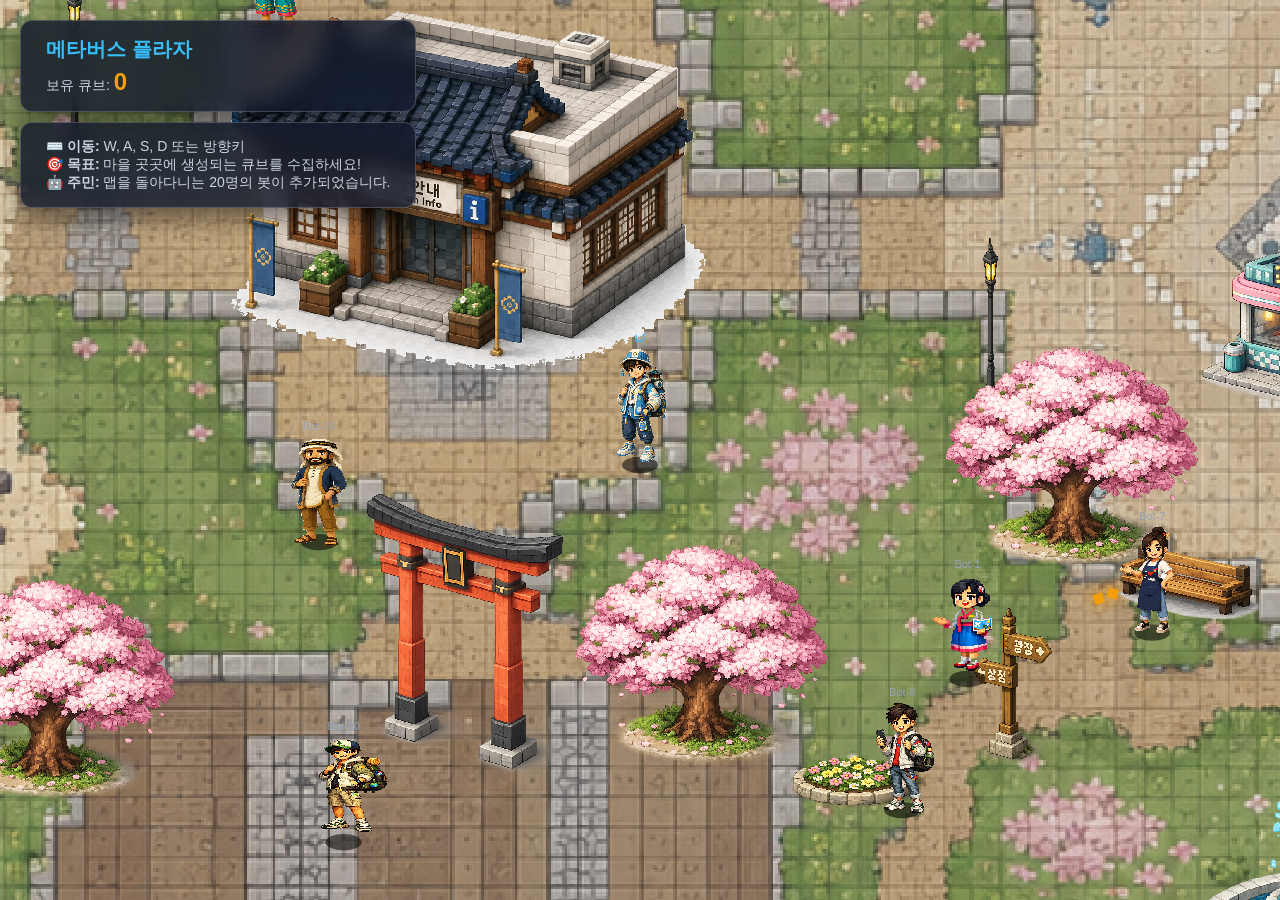
==== cube town game.html @ 2197f7ba "[davinci] auto-save msg-ecfd2325-e67b-49f6-a518-ea000b7662c5" ====
<!DOCTYPE html>
<html lang="ko">
<head>
    <meta charset="UTF-8">
    <meta name="viewport" content="width=device-width, initial-scale=1.0">
    <title>Metaverse Plaza: Cube Collector with Bots</title>
    <style>
        body {
            margin: 0;
            overflow: hidden;
            background-color: #0b1220;
            font-family: 'Segoe UI', Tahoma, Geneva, Verdana, sans-serif;
            color: white;
        }
        canvas {
            display: block;
        }
        #ui-layer {
            position: absolute;
            top: 20px;
            left: 20px;
            pointer-events: none;
        }
        .hud-box {
            background: rgba(15, 23, 42, 0.8);
            border: 1px solid rgba(255, 255, 255, 0.2);
            backdrop-filter: blur(10px);
            padding: 15px 25px;
            border-radius: 12px;
            margin-bottom: 10px;
            box-shadow: 0 10px 25px rgba(0,0,0,0.5);
        }
        h1 {
            margin: 0 0 5px 0;
            font-size: 20px;
            color: #38bdf8;
        }
        p {
            margin: 0;
            font-size: 14px;
            color: #cbd5e1;
        }
        #score-display {
            font-size: 24px;
            font-weight: bold;
            color: #f59e0b;
        }
        .controls {
            font-size: 12px;
            color: #94a3b8;
            margin-top: 10px;
        }
        /* === 건물 진입 팝업 === */
        #popup-overlay {
            position: fixed;
            inset: 0;
            background: rgba(0, 0, 0, 0.55);
            backdrop-filter: blur(4px);
            display: none;
            align-items: center;
            justify-content: center;
            z-index: 1000;
            animation: popupFadeIn 0.18s ease-out;
        }
        #popup-overlay.show { display: flex; }
        @keyframes popupFadeIn {
            from { opacity: 0; }
            to   { opacity: 1; }
        }
        #popup {
            background: rgba(15, 23, 42, 0.96);
            border: 1px solid rgba(255, 255, 255, 0.18);
            border-radius: 16px;
            padding: 32px 36px 26px;
            box-shadow: 0 24px 60px rgba(0, 0, 0, 0.6);
            min-width: 320px;
            max-width: 440px;
            text-align: center;
            animation: popupPop 0.22s cubic-bezier(.34, 1.56, .64, 1);
        }
        @keyframes popupPop {
            from { transform: scale(0.9); opacity: 0; }
            to   { transform: scale(1);   opacity: 1; }
        }
        #popup-text {
            font-size: 17px;
            line-height: 1.5;
            margin: 0 0 22px;
            color: #f1f5f9;
            font-weight: 500;
        }
        #popup-text strong {
            color: #38bdf8;
            font-weight: 700;
        }
        .popup-buttons {
            display: flex;
            gap: 10px;
        }
        .popup-buttons button {
            flex: 1;
            padding: 12px 16px;
            border: none;
            border-radius: 10px;
            font-size: 14px;
            cursor: pointer;
            transition: transform 0.1s, background 0.15s;
            font-family: inherit;
            font-weight: 600;
        }
        #popup-yes {
            background: #3b82f6;
            color: white;
        }
        #popup-yes:hover { background: #2563eb; }
        #popup-yes:active { transform: scale(0.97); }
        #popup-no {
            background: rgba(255, 255, 255, 0.08);
            color: #cbd5e1;
        }
        #popup-no:hover { background: rgba(255, 255, 255, 0.16); }
        #popup-no:active { transform: scale(0.97); }
    </style>
</head>
<body>

    <div id="ui-layer">
        <div class="hud-box">
            <h1>메타버스 플라자</h1>
            <p>보유 큐브: <span id="score-display">0</span></p>
        </div>
        <div class="hud-box controls">
            <p>⌨️ <b>이동:</b> W, A, S, D 또는 방향키</p>
            <p>🎯 <b>목표:</b> 마을 곳곳에 생성되는 큐브를 수집하세요!</p>
            <p>🤖 <b>주민:</b> 맵을 돌아다니는 20명의 봇이 추가되었습니다.</p>
        </div>
    </div>

    <canvas id="gameCanvas"></canvas>

    <!-- BGM (브라우저 정책상 첫 사용자 인터랙션 후 재생) -->
    <audio id="bgm" loop preload="auto">
        <source src="assets/BGM/Market_Day_at_the_Shrine.mp3" type="audio/mpeg">
    </audio>

    <!-- 건물 진입 팝업 -->
    <div id="popup-overlay">
        <div id="popup">
            <p id="popup-text"></p>
            <div class="popup-buttons">
                <button id="popup-yes">응. 이동할게</button>
                <button id="popup-no">아니, 다른 곳으로 갈게</button>
            </div>
        </div>
    </div>

    <!-- 편집 모드 HUD (E 키로 토글) -->
    <div id="edit-mode-hud" class="hud-box" style="display:none; position:fixed; top:20px; right:20px; max-width:280px; pointer-events:none;">
        <h1 style="color:#f59e0b; margin-bottom:8px;">[ EDIT MODE ]</h1>
        <p style="margin:3px 0;"><b>E</b>: 편집 종료</p>
        <p style="margin:3px 0;"><b>좌클릭+드래그</b>: 오브젝트 이동</p>
        <p style="margin:3px 0;"><b>우클릭+드래그</b>: 카메라 이동</p>
        <p style="margin:3px 0;"><b>방향키</b>: 1px (Shift: 10px)</p>
        <p style="margin:3px 0;"><b>휠 / [</b> · <b>]</b>: 크기 조정 (Shift: 큰 단계)</p>
        <p style="margin:3px 0;"><b>Delete</b>: 선택 오브젝트 제거</p>
        <p style="margin:3px 0;"><b>R</b>: 기본 위치로 리셋</p>
        <p style="margin:3px 0;"><b>S</b>: objects[] 콘솔+클립보드 출력 (영구 박을 때)</p>
        <div id="edit-selected" style="margin-top:10px; padding-top:10px; border-top:1px solid rgba(255,255,255,0.15); display:none;">
            <p style="margin:3px 0;"><b style="color:#f59e0b;">선택:</b> <span id="edit-key"></span></p>
            <p style="margin:3px 0;"><b style="color:#f59e0b;">좌표:</b> (<span id="edit-x"></span>, <span id="edit-y"></span>)</p>
            <p style="margin:3px 0;"><b style="color:#f59e0b;">크기:</b> <span id="edit-scale">100%</span></p>
        </div>
        <p style="margin-top:10px; color:#10b981; font-size:11px;">자동 저장: <span id="save-time">대기 중</span></p>
        <p style="margin:3px 0; color:#94a3b8; font-size:11px;">cursor: <span id="edit-mouse">0, 0</span></p>
    </div>

    <script>
        const canvas = document.getElementById('gameCanvas');
        const ctx = canvas.getContext('2d');
        ctx.imageSmoothingEnabled = false; // 픽셀룩 보존

        // === BGM ===
        // 브라우저 자동재생 정책 때문에 첫 사용자 인터랙션(키/클릭) 시 재생 시작
        const bgm = document.getElementById('bgm');
        bgm.volume = 0.35;
        function startBGM() {
            bgm.play().catch(() => {});
            window.removeEventListener('keydown', startBGM);
            window.removeEventListener('click', startBGM);
        }
        window.addEventListener('keydown', startBGM, { once: true });
        window.addEventListener('click', startBGM, { once: true });

        // === 건물 진입 팝업 ===
        // POPUP_ENABLED: 전역 ON/OFF 스위치. false면 모든 팝업 트리거 중단 (interaction 필드는 그대로 유지).
        // 이후 특정 오브젝트에만 적용하려면 → POPUP_ENABLED=true + objectDefs 필요한 곳만 interaction 유지/추가
        const POPUP_ENABLED = false;
        const popupOverlay = document.getElementById('popup-overlay');
        const popupText    = document.getElementById('popup-text');
        const popupYes     = document.getElementById('popup-yes');
        const popupNo      = document.getElementById('popup-no');
        let popupOpen = false;
        let currentPopupUrl = null;
        let activeZoneKey = null; // 현재 안에 있는 zone — 같은 zone 안에서 팝업 닫고 그 안에 머물러도 재트리거 X
        const INTERACTION_RADIUS = 240; // 오브젝트 발 위치 기준 반경

        // 한국어 조사 자동 처리: 받침 있으면 "으로", 없으면 "로"
        function withSubjectParticle(label) {
            const last = label[label.length - 1];
            const code = last.charCodeAt(0);
            const isHangul = code >= 0xAC00 && code <= 0xD7A3;
            const hasFinal = isHangul ? ((code - 0xAC00) % 28) !== 0 : true;
            return hasFinal ? '으로' : '로';
        }

        function showPopup(obj) {
            const meta = objectDefs[obj.key].interaction;
            popupText.innerHTML = `<strong>${meta.label}</strong>${withSubjectParticle(meta.label)} 이동하시겠습니까?`;
            currentPopupUrl = meta.url;
            popupOverlay.classList.add('show');
            popupOpen = true;
        }
        function closePopup() {
            popupOverlay.classList.remove('show');
            popupOpen = false;
            currentPopupUrl = null;
        }
        popupYes.addEventListener('click', () => {
            if (currentPopupUrl) window.location.href = currentPopupUrl;
        });
        popupNo.addEventListener('click', closePopup);
        // ESC로도 닫기
        window.addEventListener('keydown', (e) => {
            if (e.key === 'Escape' && popupOpen) closePopup();
        });

        // 화면 크기 설정
        function resize() {
            canvas.width = window.innerWidth;
            canvas.height = window.innerHeight;
            ctx.imageSmoothingEnabled = false; // canvas 크기 변경 시 context 상태가 리셋되므로 재설정
        }
        window.addEventListener('resize', resize);
        resize();

        // 게임 설정
        const WORLD_SIZE = 3000;
        let score = 0;
        let frameCount = 0;

        // 캐릭터 이미지 프리로드 (플레이어 1 + 봇 20 = 21장)
        const playerImg = new Image();
        playerImg.src = 'assets/avatars/0. 메인캐릭터.png';
        const botImgs = [];
        for (let i = 1; i <= 20; i++) {
            const img = new Image();
            img.src = `assets/avatars/캐릭터${i}.png`;
            botImgs.push(img);
        }

        // 배경 맵 이미지 (1500×1500 → 게임 좌표 3000×3000 으로 정수배 ×2 nearest-neighbor 업스케일)
        const bgImg = new Image();
        bgImg.src = 'assets/game/결과물2.png';

        // === 건물/소품 오브젝트 정의 ===
        // key → { src, w(표시 가로), h(표시 세로), collideRatio: [가로비, 세로비] }
        //   collideRatio가 [0,0]이면 통과 가능 (다리/소품/랜드마크 외곽 등)
        //   충돌 박스는 오브젝트의 발(footer) 부근 footprint만 잡음
        // === interaction 필드 ===
        // - interaction: 캐릭터 진입 시 팝업 정의 (코드는 유지하되 POPUP_ENABLED=false로 전역 비활성).
        //   이후 다시 켜려면 아래 POPUP_ENABLED를 true로.
        // - 사용자 요청으로 noCollide 플래그 제거 → 01~26 모두 충돌 (반경 30px)
        const objectDefs = {
            hanok_gate:     { src: '01_korea_hanok_gate.png',     w: 550, h: 550 },
            tourism_center: { src: '02_korea_tourism_center.png', w: 550, h: 550, interaction: { label: '한국여행센터', url: 'https://www.naver.com' } },
            hanok_shop:    { src: '03_korea_hanok_shop.png',     w: 380, h: 380, interaction: { label: '한옥상점',     url: 'https://www.naver.com' } },
            ramen:         { src: '04_japan_ramen.png',          w: 380, h: 380, interaction: { label: '라멘집',       url: 'https://www.naver.com' } },
            night_market:  { src: '05_taiwan_market.png',        w: 320, h: 320, interaction: { label: '야시장',       url: 'https://www.naver.com' } },
            fountain:      { src: '06_fountain.png',             w: 450, h: 450 },
            red_bridge:    { src: '07_red_bridge.png',           w: 520, h: 400 },
            modern_gallery:{ src: '08_modern_gallery.png',       w: 600, h: 550, interaction: { label: '모던 갤러리',  url: 'https://www.naver.com' } },
            torii:         { src: '09_japan_torii.png',          w: 380, h: 420, interaction: { label: '토리이',       url: 'https://www.naver.com' } },
            statue_liberty:{ src: '10_us_statue_liberty.png',    w: 350, h: 420, collideRatio: [0.40, 0.25] },
            big_ben:       { src: '11_uk_big_ben.png',           w: 320, h: 400, collideRatio: [0.45, 0.25] },
            eiffel:        { src: '12_fr_eiffel.png',            w: 340, h: 420, collideRatio: [0.45, 0.20] },
            moai:          { src: '13_moai.png',                 w: 300, h: 340, collideRatio: [0.50, 0.30] },
            boulangerie:   { src: '14_fr_boulangerie.png',       w: 380, h: 380, collideRatio: [0.70, 0.25] },
            diner:         { src: '15_us_diner.png',             w: 380, h: 380, collideRatio: [0.75, 0.25] },
            pub:           { src: '16_uk_pub.png',               w: 370, h: 370, collideRatio: [0.70, 0.25] },
            phone_booth:   { src: '17_uk_telepohone.png',        w: 200, h: 270, collideRatio: [0.45, 0.30] },
            china_food:    { src: '18_cn_chinafood.png',         w: 240, h: 320, collideRatio: [0.40, 0.20] },
            milktea:       { src: '19_tw_milktea.png',           w: 280, h: 290, collideRatio: [0,    0   ] },
            red_light:     { src: '20_jp_redlight.png',          w: 180, h: 220, collideRatio: [0.30, 0.25] },
            bench:         { src: '21_bench.png',                w: 240, h: 180, collideRatio: [0,    0   ] },
            streetlight:   { src: '22_crosslight.png',           w: 140, h: 280, collideRatio: [0,    0   ] },
            flowers:       { src: '23_flowers.png',              w: 220, h: 180, collideRatio: [0,    0   ] },
            map_sign:      { src: '24_map.png',                  w: 240, h: 280, collideRatio: [0,    0   ] },
            arrow_sign:    { src: '25_arrow.png',                w: 200, h: 250, collideRatio: [0,    0   ] },
            sakura:        { src: '26_sakura.png',               w: 380, h: 380, collideRatio: [0.25, 0.25] }
        };
        // 이미지 프리로드
        for (const k in objectDefs) {
            const img = new Image();
            img.src = 'assets/objects/' + objectDefs[k].src;
            objectDefs[k].img = img;
        }

        // === localStorage 자동 저장 키 ===
        // 편집 모드에서 옮긴 오브젝트 위치는 브라우저에 자동 저장되어 새로고침해도 유지됩니다.
        // R 키로 리셋, 코드 변경 시 v 번호 올리면 stale 저장 무시.
        const STORAGE_KEY = 'cube_town_object_positions_v1';

        // 저장된 위치 불러오기 (없거나 손상이면 null)
        // scale은 옵션 (없으면 1.0). 코드에 신규 오브젝트 추가 시 마이그레이션 (사용자 변경 보존)
        function loadObjectsFromStorage() {
            try {
                const json = localStorage.getItem(STORAGE_KEY);
                if (!json) return null;
                const data = JSON.parse(json);
                if (!Array.isArray(data.objects)) return null;
                const valid = data.objects.every(o =>
                    typeof o.key === 'string' && objectDefs[o.key] &&
                    typeof o.x === 'number' && typeof o.y === 'number' &&
                    isFinite(o.x) && isFinite(o.y) &&
                    (o.scale === undefined || (typeof o.scale === 'number' && isFinite(o.scale) && o.scale > 0))
                );
                if (!valid) {
                    console.warn('[Storage] 저장 데이터 검증 실패 → 기본 위치 사용');
                    return null;
                }
                const loaded = data.objects.map(o => {
                    const out = { key: o.key, x: o.x, y: o.y };
                    if (o.scale !== undefined) out.scale = o.scale;
                    return out;
                });
                // 마이그레이션: 코드에 신규 오브젝트 추가됨 → 저장된 뒤에 default 보충
                if (loaded.length < DEFAULT_OBJECTS.length) {
                    for (let i = loaded.length; i < DEFAULT_OBJECTS.length; i++) {
                        loaded.push({ ...DEFAULT_OBJECTS[i] });
                    }
                    console.log(`[Storage] 신규 오브젝트 ${DEFAULT_OBJECTS.length - data.objects.length}개 추가됨 (기존 위치는 보존)`);
                } else if (loaded.length > DEFAULT_OBJECTS.length) {
                    console.warn('[Storage] 저장 개수가 코드보다 많음 → 기본 사용 (R로 리셋 가능)');
                    return null;
                } else {
                    console.log(`[Storage] 저장된 ${loaded.length}개 오브젝트 위치 로드됨`);
                }
                return loaded;
            } catch (e) {
                console.warn('[Storage] 로드 실패:', e.message);
                return null;
            }
        }

        // 오브젝트 인스턴스 배치 — (x, y)는 오브젝트의 발(footer) 좌표
        // === 1~9: 맵 3×3 그리드 (각 셀 1000×1000, 셀 중심에 메인 오브젝트) ===
        // [1 한옥문]    [2 여행센터]   [3 한옥상점]
        // [4 라멘집]    [7 빨간 다리]  [5 야시장]
        // [6 분수]      [8 갤러리]     [9 토리이]
        // 10~26: 나머지 미니어처/상점/소품은 셀 사이 공간에 자연 배치
        // DEFAULT_OBJECTS는 코드의 권위(reset 기준). objects는 localStorage가 우선.
        const DEFAULT_OBJECTS = [
    { key: 'tourism_center', x: 620, y: 810 },
    { key: 'hanok_shop', x: 2427, y: 1760 },
    { key: 'ramen', x: 595, y: 1677 },
    { key: 'red_bridge', x: 1524, y: 1673 },
    { key: 'night_market', x: 2007, y: 1278 },
    { key: 'fountain', x: 1477, y: 1486 },
    { key: 'modern_gallery', x: 2398, y: 2442 },
    { key: 'torii', x: 628, y: 1202 },
    { key: 'statue_liberty', x: 598, y: 2410 },
    { key: 'big_ben', x: 1498, y: 2523 },
    { key: 'eiffel', x: 2045, y: 1603 },
    { key: 'moai', x: 1790, y: 2163 },
    { key: 'boulangerie', x: 2445, y: 2276 },
    { key: 'diner', x: 1508, y: 883 },
    { key: 'pub', x: 2336, y: 841 },
    { key: 'phone_booth', x: 2074, y: 2040 },
    { key: 'china_food', x: 2233, y: 1266 },
    { key: 'milktea', x: 1069, y: 1757 },
    { key: 'red_light', x: 882, y: 1763 },
    { key: 'sakura', x: 1231, y: 1011 },
    { key: 'sakura', x: 1777, y: 1419 },
    { key: 'sakura', x: 1303, y: 1751 },
    { key: 'bench', x: 1850, y: 1789 },
    { key: 'bench', x: 1235, y: 1797 },
    { key: 'streetlight', x: 1150, y: 825 },
    { key: 'streetlight', x: 2000, y: 1000 },
    { key: 'streetlight', x: 913, y: 1918 },
    { key: 'streetlight', x: 2000, y: 2000 },
    { key: 'flowers', x: 1013, y: 1220 },
    { key: 'flowers', x: 1807, y: 1858 },
    { key: 'map_sign', x: 1653, y: 1973 },
    { key: 'arrow_sign', x: 1169, y: 1173 },
    { key: 'sakura', x: 819, y: 410 },
    { key: 'sakura', x: 861, y: 1209 },
    { key: 'sakura', x: 2884, y: 2193 },
    { key: 'sakura', x: 2700, y: 1100 },
    { key: 'sakura', x: 147, y: 1772 },
    { key: 'sakura', x: 1897, y: 688 },
    { key: 'sakura', x: 208, y: 1244 },
    { key: 'sakura', x: 2670, y: 589 },
    { key: 'sakura', x: 1108, y: 2123 },
    { key: 'sakura', x: 1999, y: 2611 },
    { key: 'bench', x: 1119, y: 2164 },
    { key: 'bench', x: 2751, y: 2127 },
    { key: 'bench', x: 2131, y: 2546 },
    { key: 'bench', x: 1347, y: 1025 },
    { key: 'bench', x: 2610, y: 1107 },
    { key: 'streetlight', x: 1681, y: 1009 },
    { key: 'streetlight', x: 1344, y: 1813 },
    { key: 'streetlight', x: 261, y: 1923 },
    { key: 'streetlight', x: 2750, y: 1238 },
    { key: 'streetlight', x: 234, y: 568 },
    { key: 'arrow_sign', x: 1962, y: 1650 },
    { key: 'arrow_sign', x: 2458, y: 1227 },
    { key: 'arrow_sign', x: 811, y: 1952 },
    { key: 'red_light', x: 2246, y: 2576 },
    { key: 'red_light', x: 2150, y: 2700 },
    { key: 'torii', x: 613, y: 1979 },
    { key: 'torii', x: 200, y: 2400 },
];
        // localStorage가 우선, 없거나 손상이면 DEFAULT_OBJECTS의 deep copy 사용
        const objects = loadObjectsFromStorage() || DEFAULT_OBJECTS.map(o => ({ ...o }));

        // 키 입력 상태
        const keys = {};
        window.addEventListener('keydown', (e) => keys[e.code] = true);
        window.addEventListener('keyup', (e) => keys[e.code] = false);

        // 카메라 객체
        const camera = { x: 0, y: 0 };

        // === 줌 시스템 (일반 모드 전용) ===
        // zoomLevel 1.0 = 기본, 1.5 = 1.5배 영역 보임 (캐릭터·오브젝트는 67% 크기)
        // 휠 위(deltaY<0) = 줌인(1.0 쪽), 휠 아래(deltaY>0) = 줌아웃(1.5 쪽)
        const ZOOM_KEY = 'cube_town_zoom_v1';
        function loadZoom() {
            try {
                const v = parseFloat(localStorage.getItem(ZOOM_KEY) || '1');
                // 1.0 미만은 default, 1.2 초과는 1.2로 clamp (이전 1.5 저장값 자동 보정)
                if (isFinite(v) && v >= 1.0) return Math.min(v, 1.2);
            } catch (e) {}
            return 1.0;
        }
        function saveZoom() {
            try { localStorage.setItem(ZOOM_KEY, String(zoomLevel)); } catch (e) {}
        }
        let zoomLevel = loadZoom();

        // 플레이어 객체
        // 시작 위치: 입구 광장 빈 자리 (800, 800). WORLD/2=(1500,1500)은 red_bridge 충돌 박스 정중앙이라 갇힘.
        // 추가로 findSafePlayerPosition()이 게임 로드 시 충돌 영역이면 자동으로 빈 자리로 이동.
        const player = {
            x: 800,
            y: 800,
            size: 15,
            speed: 6.552, // 이전 5.46의 +20% (누적: 6 → 4.2 → 5.46 → 6.552). 봇은 현재 속도 유지
            color: '#3b82f6',
            name: '나',
            img: playerImg,
            isMoving: false,
            bobPhase: Math.random() * Math.PI * 2 // 각 캐릭터의 보빙 위상차 (동기화 방지)
        };

        // 장애물 (충돌 박스) - objects[] 의 collideRatio 값을 기반으로 자동 생성.
        // 발(footer) 좌표 기준 발 footprint만 충돌 → 큰 건물도 윗부분(지붕/탑신)은 통과 가능 = 시각적 자연
        // 충돌 시스템: 모든 오브젝트 발 위치(x, y)에 반경 30px 사각 박스 (60×60)
        // 사용자 요청: 01~26 모두 충돌 (이전 noCollide 예외도 제거됨)
        const COLLIDE_RADIUS = 30;
        const buildings = [];
        for (const obj of objects) {
            const def = objectDefs[obj.key];
            if (def.noCollide) continue;
            buildings.push({
                x: obj.x - COLLIDE_RADIUS,
                y: obj.y - COLLIDE_RADIUS,
                w: COLLIDE_RADIUS * 2,
                h: COLLIDE_RADIUS * 2,
                label: obj.key
            });
        }

        // 봇 (NPC) 배열 및 생성 로직
        const bots = [];
        const NUM_BOTS = 20;
        const botColors = ['#10b981', '#ec4899', '#8b5cf6', '#f97316', '#06b6d4'];

        for(let i=0; i<NUM_BOTS; i++) {
            bots.push({
                x: Math.random() * (WORLD_SIZE - 100) + 50,
                y: Math.random() * (WORLD_SIZE - 100) + 50,
                size: 15,
                speed: 2 + Math.random() * 2, // 2 ~ 4의 속도
                color: botColors[Math.floor(Math.random() * botColors.length)],
                name: `Bot-${i+1}`,
                targetX: Math.random() * WORLD_SIZE,
                targetY: Math.random() * WORLD_SIZE,
                img: botImgs[i], // i=0 → 캐릭터1.png, i=19 → 캐릭터20.png 순서대로 할당
                isMoving: false,
                bobPhase: Math.random() * Math.PI * 2, // 보빙 위상차
                // === 봇 상태 머신 ('moving' | 'talking') ===
                state: 'moving',
                talkUntil: 0,
                talkText: null
            });
        }

        // 수집품 (큐브)
        let cubes = [];
        const MAX_CUBES = 30;

        function spawnCube() {
            if (cubes.length >= MAX_CUBES) return;
            
            let x, y, validPosition;
            do {
                validPosition = true;
                x = Math.random() * (WORLD_SIZE - 100) + 50;
                y = Math.random() * (WORLD_SIZE - 100) + 50;

                for (let b of buildings) {
                    if (x > b.x - 20 && x < b.x + b.w + 20 && 
                        y > b.y - 20 && y < b.y + b.h + 20) {
                        validPosition = false;
                        break;
                    }
                }
            } while (!validPosition);

            cubes.push({ x: x, y: y, size: 10, color: '#f59e0b', bobOffset: Math.random() * Math.PI * 2 });
        }

        for(let i=0; i<20; i++) spawnCube();

        // 시작 위치가 어느 interaction zone 안이면 그 zone을 미리 active로 설정
        // → 게임 로드 직후 자동 팝업 트리거 방지. 사용자가 zone 밖으로 나갔다 다시 들어와야 팝업이 뜸.
        for (const obj of objects) {
            const def = objectDefs[obj.key];
            if (!def.interaction) continue;
            if (Math.hypot(player.x - obj.x, player.y - obj.y) < INTERACTION_RADIUS) {
                activeZoneKey = obj.key;
                break;
            }
        }

        // === 시작 위치 안전 검사 ===
        // 플레이어가 어떤 충돌 박스 안에 박혀 있으면 영구히 못 움직임. 나선형으로 빈 자리 검색.
        // (오브젝트 좌표/충돌 반경 변경 시에도 자동 복구되는 안전망)
        // checkCollision은 아래에 function 선언으로 정의됨 — hoisting되어 여기서 호출 가능.
        function findSafePlayerPosition() {
            if (!checkCollision(player.x, player.y, player.size)) return;
            const startX = player.x, startY = player.y;
            for (let r = 50; r <= 1000; r += 30) {
                for (let a = 0; a < 360; a += 15) {
                    const rad = a * Math.PI / 180;
                    const tx = startX + Math.cos(rad) * r;
                    const ty = startY + Math.sin(rad) * r;
                    if (tx >= player.size && tx <= WORLD_SIZE - player.size &&
                        ty >= player.size && ty <= WORLD_SIZE - player.size &&
                        !checkCollision(tx, ty, player.size)) {
                        console.log(`[Safety] 시작 위치 자동 이동: (${Math.round(startX)},${Math.round(startY)}) → (${Math.round(tx)},${Math.round(ty)})`);
                        player.x = tx;
                        player.y = ty;
                        return;
                    }
                }
            }
            console.warn('[Safety] 안전한 빈 자리를 못 찾음 — 시작 위치 그대로');
        }
        findSafePlayerPosition();

        // AABB 충돌 체크 함수 (반경 매개변수 추가)
        function checkCollision(nextX, nextY, radius) {
            if (nextX - radius < 0 || nextX + radius > WORLD_SIZE ||
                nextY - radius < 0 || nextY + radius > WORLD_SIZE) {
                return true;
            }

            for (let b of buildings) {
                let testX = nextX;
                let testY = nextY;

                if (nextX < b.x) testX = b.x;
                else if (nextX > b.x + b.w) testX = b.x + b.w;

                if (nextY < b.y) testY = b.y;
                else if (nextY > b.y + b.h) testY = b.y + b.h;

                let distX = nextX - testX;
                let distY = nextY - testY;
                let distance = Math.sqrt((distX*distX) + (distY*distY));

                if (distance <= radius) {
                    return true;
                }
            }
            return false;
        }

        // 1~9번 메인 오브젝트 진입 검사 (interaction 필드가 있는 것만)
        // POPUP_ENABLED=false면 전체 트리거 중단 (코드는 살아 있으므로 true로 켜면 즉시 동작)
        function checkInteractionZones() {
            if (!POPUP_ENABLED) return;
            if (popupOpen) return;
            let foundZone = null;
            for (const obj of objects) {
                const def = objectDefs[obj.key];
                if (!def.interaction) continue;
                const dist = Math.hypot(player.x - obj.x, player.y - obj.y);
                if (dist < INTERACTION_RADIUS) { foundZone = obj; break; }
            }
            if (foundZone && activeZoneKey !== foundZone.key) {
                showPopup(foundZone);
                activeZoneKey = foundZone.key;
            } else if (!foundZone) {
                activeZoneKey = null; // zone 밖으로 나가면 재트리거 가능
            }
        }

        // 게임 로직 업데이트
        function update() {
            frameCount++;

            // 팝업 떠 있는 동안 게임 일시정지 (이동/봇/큐브 모두 멈춤)
            if (popupOpen) return;
            // 편집 모드: 게임 로직 전체 일시정지. 카메라는 마우스 패닝/화살표로 자유 이동
            if (editMode) return;

            // --- 플레이어 이동 로직 ---
            let dx = 0;
            let dy = 0;

            if (keys['ArrowUp'] || keys['KeyW']) dy -= player.speed;
            if (keys['ArrowDown'] || keys['KeyS']) dy += player.speed;
            if (keys['ArrowLeft'] || keys['KeyA']) dx -= player.speed;
            if (keys['ArrowRight'] || keys['KeyD']) dx += player.speed;

            if (dx !== 0 && dy !== 0) {
                const length = Math.sqrt(dx * dx + dy * dy);
                dx = (dx / length) * player.speed;
                dy = (dy / length) * player.speed;
            }

            const oldPx = player.x, oldPy = player.y;
            if (dx !== 0 && !checkCollision(player.x + dx, player.y, player.size)) player.x += dx;
            if (dy !== 0 && !checkCollision(player.x, player.y + dy, player.size)) player.y += dy;
            player.isMoving = (player.x !== oldPx || player.y !== oldPy);

            // --- 봇 이동 + 말풍선 상태 머신 ---
            // moving: 근처 무작위 target 향해 이동
            // talking: 위치 고정 + 3초 동안 외계어 말풍선
            // 전환: target 도달 시 50% talking, 50% 새 target. 이동 중 매우 낮은 확률(약 20초마다)로 갑자기 talking.
            bots.forEach(bot => {
                const oldBx = bot.x, oldBy = bot.y;

                // talking 상태 처리 (멈춤 + 말풍선)
                if (bot.state === 'talking') {
                    if (Date.now() > bot.talkUntil) {
                        bot.state = 'moving';
                        bot.talkText = null;
                        pickNewTarget(bot);
                    }
                    bot.isMoving = false;
                    return;
                }

                // moving 상태에서 매우 낮은 확률로 갑자기 talking (간헐적 멈춤)
                if (Math.random() < 0.0008) {
                    startTalking(bot);
                    return;
                }

                let botDx = bot.targetX - bot.x;
                let botDy = bot.targetY - bot.y;
                let dist = Math.sqrt(botDx*botDx + botDy*botDy);

                if (dist < 10) {
                    // target 도달: 50% 확률로 talking, 50% 즉시 새 target (불규칙)
                    if (Math.random() < 0.5) {
                        startTalking(bot);
                    } else {
                        pickNewTarget(bot);
                    }
                } else {
                    let moveX = (botDx / dist) * bot.speed;
                    let moveY = (botDy / dist) * bot.speed;
                    if (!checkCollision(bot.x + moveX, bot.y + moveY, bot.size)) {
                        bot.x += moveX;
                        bot.y += moveY;
                    } else {
                        pickNewTarget(bot);
                    }
                }
                bot.isMoving = (bot.x !== oldBx || bot.y !== oldBy);
            });

            // 큐브 획득 판정
            for (let i = cubes.length - 1; i >= 0; i--) {
                const cube = cubes[i];
                const dist = Math.hypot(player.x - cube.x, player.y - cube.y);
                
                if (dist < player.size + cube.size + 10) {
                    cubes.splice(i, 1);
                    score += 100;
                    document.getElementById('score-display').innerText = score.toLocaleString();
                    spawnCube(); 
                    spawnCube(); 
                }
            }

            // 카메라 추적 (줌 반영: 줌아웃하면 viewport가 커져 카메라 중심도 그만큼 넓게 잡힘)
            // 편집 모드일 때는 줌 1로 고정 (편집 모드에서는 zoomLevel 무시)
            const z = editMode ? 1 : zoomLevel;
            const viewW = canvas.width * z;
            const viewH = canvas.height * z;
            camera.x = player.x - viewW / 2;
            camera.y = player.y - viewH / 2;
            camera.x = Math.max(0, Math.min(camera.x, WORLD_SIZE - viewW));
            camera.y = Math.max(0, Math.min(camera.y, WORLD_SIZE - viewH));

            // 1~9 메인 오브젝트 진입 검사
            checkInteractionZones();
        }

        // 오브젝트(건물/소품) 그리는 함수 — (x, y)는 발(footer) 위치
        // 그림자 없음. 이미지 하단이 (x, y) = 바닥에 바로 닿음.
        // obj.scale (0.3~3.0, 기본 1.0) 적용 — 발 위치 고정, 위쪽으로만 늘어남
        function drawObject(obj) {
            const def = objectDefs[obj.key];
            if (!def.img.complete || !def.img.naturalWidth) return;
            const s = obj.scale || 1;
            const w = def.w * s;
            const h = def.h * s;
            ctx.drawImage(def.img, obj.x - w/2, obj.y - h, w, h);
        }

        // === 봇 행동 헬퍼 ===
        // 외계어 생성: 자음 클러스터 위주 음절 풀 → 1~2 단어 × 1~2 음절 + 가끔 구두점
        const ALIEN_SYLLABLES = ['zk','fnq','blg','rnp','shtn','klop','vrk','mzul','thrak','qpl','wrr','zix','glor','kvar','nyx','plox','brzz','krn','mrk','gth','lor','klar','mool','ree','oo','aii'];
        const ALIEN_PUNCT = ['!','?','...','*','#'];
        function generateAlienText() {
            const wordCount = 1 + Math.floor(Math.random() * 2);
            const words = [];
            for (let i = 0; i < wordCount; i++) {
                let w = '';
                const sylCount = 1 + Math.floor(Math.random() * 2);
                for (let j = 0; j < sylCount; j++) {
                    w += ALIEN_SYLLABLES[Math.floor(Math.random() * ALIEN_SYLLABLES.length)];
                }
                words.push(w);
            }
            return words.join(' ') + (Math.random() < 0.5 ? ALIEN_PUNCT[Math.floor(Math.random() * ALIEN_PUNCT.length)] : '');
        }

        // 봇 현재 위치 기준 반경 200~600px 무작위 방향으로 새 target 설정 (불규칙 wandering)
        function pickNewTarget(bot) {
            const r = 200 + Math.random() * 400;
            const a = Math.random() * Math.PI * 2;
            bot.targetX = Math.max(50, Math.min(WORLD_SIZE - 50, bot.x + Math.cos(a) * r));
            bot.targetY = Math.max(50, Math.min(WORLD_SIZE - 50, bot.y + Math.sin(a) * r));
        }

        function startTalking(bot) {
            bot.state = 'talking';
            bot.talkUntil = Date.now() + 3000; // 3초
            bot.talkText = generateAlienText();
        }

        // 말풍선 그리기 (캐릭터 머리 위)
        function drawSpeechBubble(x, topY, text) {
            ctx.font = 'bold 14px sans-serif';
            ctx.textAlign = 'center';
            ctx.textBaseline = 'middle';
            const padding = 10;
            const w = Math.max(40, ctx.measureText(text).width + padding * 2);
            const h = 24;
            const bx = x - w / 2;
            const by = topY - h;
            const r = 8;
            // 둥근 사각형
            ctx.fillStyle = 'rgba(255, 255, 255, 0.96)';
            ctx.strokeStyle = '#475569';
            ctx.lineWidth = 1.5;
            ctx.beginPath();
            ctx.moveTo(bx + r, by);
            ctx.arcTo(bx + w, by, bx + w, by + h, r);
            ctx.arcTo(bx + w, by + h, bx, by + h, r);
            ctx.arcTo(bx, by + h, bx, by, r);
            ctx.arcTo(bx, by, bx + w, by, r);
            ctx.closePath();
            ctx.fill();
            ctx.stroke();
            // 꼬리 삼각형 (캐릭터 쪽 향함)
            ctx.beginPath();
            ctx.moveTo(x - 5, by + h - 0.5);
            ctx.lineTo(x, by + h + 6);
            ctx.lineTo(x + 5, by + h - 0.5);
            ctx.fillStyle = 'rgba(255, 255, 255, 0.96)';
            ctx.fill();
            // 꼬리 외곽선 (양옆만, 위쪽은 사각형 경계와 합쳐지게)
            ctx.beginPath();
            ctx.moveTo(x - 5, by + h);
            ctx.lineTo(x, by + h + 6);
            ctx.lineTo(x + 5, by + h);
            ctx.strokeStyle = '#475569';
            ctx.lineWidth = 1.5;
            ctx.stroke();
            // 텍스트
            ctx.fillStyle = '#1e293b';
            ctx.fillText(text, x, by + h / 2);
        }

        // 큐브 그리는 함수 (z-sort에 포함시키기 위해 분리)
        function drawCube(cube) {
            const bob = Math.sin((frameCount * 0.05) + cube.bobOffset) * 5;
            ctx.save();
            ctx.translate(cube.x, cube.y + bob);
            ctx.rotate(frameCount * 0.02 + cube.bobOffset);
            ctx.fillStyle = cube.color;
            ctx.shadowColor = cube.color;
            ctx.shadowBlur = 15;
            ctx.fillRect(-cube.size/2, -cube.size/2, cube.size, cube.size);
            ctx.restore();
        }

        // 아바타 그리는 공통 함수 (플레이어 및 봇 재사용)
        function drawAvatar(entity, isPlayer = false) {
            const { x, y, size, color, name, img, isMoving, bobPhase = 0 } = entity;
            const drawSize = size * 2 * 4; // 원래 원 직경(size*2) 대비 4배 → 120px

            // === B: 걷는 모션 (squash & stretch) ===
            //   1) bobbing 진폭 절반 (이전 ±6 → ±3) : 미세한 발 디딤
            //   2) scaleY squash : sin이 음수일 때(발이 땅에 닿는 순간) 캐릭터를 살짝 눌러서
            //      "체중이 실리는" 시각 단서 제공. 발 위치(y+15)는 고정 — 머리 위로만 짧아짐
            const phase = frameCount * 0.35 + bobPhase;
            const sinV = Math.sin(phase);
            const bobOffset = isMoving ? sinV * 3 : 0;
            const sy = isMoving ? (1 - Math.max(0, -sinV) * 0.06) : 1; // 1.0 ~ 0.94
            const drawH = drawSize * sy;

            // 그림자 (50% 축소: 가로 18 / 세로 8.25 — 캐릭터 발 폭과 유사한 단정한 크기)
            // 봇은 그림자를 발에 더 가깝게 (y+8) → 공중에 떠 보이는 효과 감소. 플레이어는 기존 y+15 유지.
            const shadowYOffset = isPlayer ? 15 : 8;
            ctx.fillStyle = 'rgba(0,0,0,0.55)';
            ctx.beginPath();
            ctx.ellipse(x, y + shadowYOffset, size * 1.2, size * 0.55, 0, 0, Math.PI * 2);
            ctx.fill();

            // 캐릭터: 이미지 로드 완료 시 PNG, 미완료/실패 시 fallback 원형
            const imgReady = img && img.complete && img.naturalWidth > 0;
            if (imgReady) {
                // 발이 y+15 고정 + bobOffset, 높이는 squash로 짧아짐 (머리 위로만 줄어듦)
                ctx.drawImage(img, x - drawSize/2, y + 15 - drawH + bobOffset, drawSize, drawH);
            } else {
                ctx.fillStyle = color;
                ctx.beginPath();
                ctx.arc(x, y + bobOffset, size, 0, Math.PI * 2);
                ctx.fill();
                ctx.strokeStyle = isPlayer ? '#fff' : 'rgba(255,255,255,0.5)';
                ctx.lineWidth = isPlayer ? 2 : 1;
                ctx.stroke();
            }

            // 이름표 (캐릭터 머리 위, squash + bobOffset 따라감)
            ctx.fillStyle = isPlayer ? '#38bdf8' : '#94a3b8';
            ctx.font = isPlayer ? 'bold 12px sans-serif' : '11px sans-serif';
            ctx.textAlign = 'center';
            const labelY = imgReady ? (y + 15 - drawH - 5 + bobOffset) : (y - 20 + bobOffset);
            ctx.fillText(name, x, labelY);

            // 말풍선 (봇이 talking 상태일 때만, 이름표 위쪽으로)
            if (!isPlayer && entity.state === 'talking' && entity.talkText) {
                drawSpeechBubble(x, labelY - 14, entity.talkText);
            }
        }

        // 화면 그리기
        function draw() {
            ctx.fillStyle = '#0f172a';
            ctx.fillRect(0, 0, canvas.width, canvas.height);

            ctx.save();
            // 줌 적용: 일반 모드만. 편집 모드는 1배 (마우스 픽킹 좌표 호환).
            const z = editMode ? 1 : zoomLevel;
            ctx.scale(1 / z, 1 / z);
            ctx.translate(-camera.x, -camera.y);

            // 배경 맵 이미지 (로드 완료 시) 또는 fallback 다크
            // 채도·밝기 다운으로 오브젝트(voxel)·캐릭터(cel-shaded)와 톤 매칭 향상
            if (bgImg.complete && bgImg.naturalWidth > 0) {
                ctx.filter = 'saturate(0.6) brightness(0.92)';
                ctx.drawImage(bgImg, 0, 0, WORLD_SIZE, WORLD_SIZE);
                ctx.filter = 'none';
            } else {
                ctx.fillStyle = '#1e293b';
                ctx.fillRect(0, 0, WORLD_SIZE, WORLD_SIZE);
            }

            // 건물 시각 박스는 배경 이미지에 이미 그려져 있으므로 제거.
            // buildings[] 데이터는 충돌 판정용으로만 유지 (checkCollision, 큐브 스폰 회피).

            // === y-sort 드로어블: 오브젝트 + 큐브 + 봇 + 플레이어를 y 좌표 기준으로 정렬 후 그리기 ===
            // 화면 아래쪽(y가 큰)일수록 앞에 그려져서 자연스러운 톱뷰 깊이감 형성.
            // 단, 캐릭터(봇 + 플레이어)는 Z_CHARACTER 오프셋으로 항상 모든 오브젝트 위 (사용자 요청).
            // 캐릭터끼리는 기존 y-sort 유지 (서로 자연스러운 앞/뒤).
            const Z_CHARACTER = 10000000;
            const drawables = [];
            for (const obj of objects)  drawables.push({ type: 'obj',    sortY: obj.y,                       data: obj });
            for (const cube of cubes)   drawables.push({ type: 'cube',   sortY: cube.y,                      data: cube });
            for (const bot of bots)     drawables.push({ type: 'bot',    sortY: Z_CHARACTER + bot.y + 15,    data: bot });
            drawables.push({                         type: 'player', sortY: Z_CHARACTER + player.y + 15, data: player });
            drawables.sort((a, b) => a.sortY - b.sortY);

            for (const d of drawables) {
                if (d.type === 'obj')         drawObject(d.data);
                else if (d.type === 'cube')   drawCube(d.data);
                else if (d.type === 'bot')    drawAvatar(d.data);
                else if (d.type === 'player') drawAvatar(d.data, true);
            }
            ctx.shadowBlur = 0; // 큐브 글로우 잔여 초기화

            // 편집 모드: 모든 충돌 박스 시각화 (디버그 — 빨간 점선)
            // 사용자가 박스 위치/크기를 즉시 확인 가능. PNG와 박스 정합 점검용.
            if (editMode) {
                ctx.strokeStyle = 'rgba(239, 68, 68, 0.75)';
                ctx.lineWidth = 2;
                ctx.setLineDash([4, 4]);
                for (const b of buildings) {
                    ctx.strokeRect(b.x, b.y, b.w, b.h);
                }
                ctx.setLineDash([]);
            }

            // 편집 모드: 선택 오브젝트 외곽선 + 발 위치 마커 (scale 반영)
            if (editMode && selectedIndex >= 0 && objects[selectedIndex]) {
                const obj = objects[selectedIndex];
                const def = objectDefs[obj.key];
                const s = obj.scale || 1;
                const w = def.w * s;
                const h = def.h * s;
                const x0 = obj.x - w / 2;
                const y0 = obj.y - h;
                ctx.strokeStyle = '#f59e0b';
                ctx.lineWidth = 3;
                ctx.setLineDash([10, 6]);
                ctx.strokeRect(x0, y0, w, h);
                ctx.setLineDash([]);
                ctx.fillStyle = '#f59e0b';
                ctx.beginPath();
                ctx.arc(obj.x, obj.y, 9, 0, Math.PI * 2);
                ctx.fill();
            }

            ctx.restore();
        }

        // ============================================================
        // === 편집 모드 (E 키 토글) — 오브젝트 위치 조정 도구 ===
        // ============================================================
        let editMode = false;
        let selectedIndex = -1;
        let isDragging = false;
        let dragOffsetX = 0, dragOffsetY = 0;
        let panActive = false;
        let panStart = null;
        let saveTimer = null; // localStorage debounce 타이머

        // === localStorage 저장 / 리셋 ===
        function saveObjects() {
            try {
                localStorage.setItem(STORAGE_KEY, JSON.stringify({
                    version: 1,
                    savedAt: new Date().toISOString(),
                    objects: objects.map(o => {
                        const out = { key: o.key, x: Math.round(o.x), y: Math.round(o.y) };
                        // scale은 1.0이 아닐 때만 저장 (용량 절약)
                        if (o.scale && o.scale !== 1) out.scale = Math.round(o.scale * 100) / 100;
                        return out;
                    })
                }));
                updateSaveTime();
            } catch (e) {
                console.warn('[Storage] 저장 실패:', e.message);
            }
        }
        // 변경 발생 시 호출. 즉시 충돌 박스 동기화 + 500ms 후 localStorage 저장 (debounce)
        function markDirty() {
            // 충돌 박스를 즉시 새 위치로 재계산 → 편집 종료 안 해도 즉시 충돌 반영
            rebuildBuildings();
            if (saveTimer) clearTimeout(saveTimer);
            saveTimer = setTimeout(() => {
                saveObjects();
                saveTimer = null;
            }, 500);
        }
        function updateSaveTime() {
            const el = document.getElementById('save-time');
            if (!el) return;
            const n = new Date();
            const pad = v => v.toString().padStart(2, '0');
            el.innerText = `${pad(n.getHours())}:${pad(n.getMinutes())}:${pad(n.getSeconds())} ✓`;
        }
        // R 키: 기본 위치로 리셋
        function resetObjectsToDefault() {
            if (!confirm('오브젝트를 기본 위치로 리셋하시겠습니까?\n현재 옮긴 위치/삭제 내역이 모두 사라집니다.')) return;
            try { localStorage.removeItem(STORAGE_KEY); } catch (e) {}
            objects.length = 0;
            for (const o of DEFAULT_OBJECTS) objects.push({ ...o });
            selectedIndex = -1;
            rebuildBuildings();
            updateEditHUD();
            const el = document.getElementById('save-time');
            if (el) el.innerText = '기본 위치로 리셋됨';
            console.log('[Storage] 기본 위치로 리셋 완료');
        }

        const editHud     = document.getElementById('edit-mode-hud');
        const editSelDom  = document.getElementById('edit-selected');
        const editKeyEl   = document.getElementById('edit-key');
        const editXEl     = document.getElementById('edit-x');
        const editYEl     = document.getElementById('edit-y');
        const editScaleEl = document.getElementById('edit-scale');
        const editMouseEl = document.getElementById('edit-mouse');

        function screenToWorld(clientX, clientY) {
            const rect = canvas.getBoundingClientRect();
            return {
                x: (clientX - rect.left) + camera.x,
                y: (clientY - rect.top)  + camera.y
            };
        }

        // y-sort 역순(앞쪽 우선) 사각 box 검사 — scale 반영
        function pickObjectAt(wx, wy) {
            const sorted = objects.map((o, i) => ({ o, i }))
                .sort((a, b) => b.o.y - a.o.y);
            for (const { o, i } of sorted) {
                const def = objectDefs[o.key];
                const s = o.scale || 1;
                const w = def.w * s;
                const h = def.h * s;
                const x0 = o.x - w / 2;
                const y0 = o.y - h;
                if (wx >= x0 && wx < x0 + w && wy >= y0 && wy < y0 + h) return i;
            }
            return -1;
        }

        function updateEditHUD() {
            if (selectedIndex >= 0 && objects[selectedIndex]) {
                const obj = objects[selectedIndex];
                editSelDom.style.display = 'block';
                editKeyEl.innerText = obj.key;
                editXEl.innerText = Math.round(obj.x);
                editYEl.innerText = Math.round(obj.y);
                if (editScaleEl) editScaleEl.innerText = Math.round((obj.scale || 1) * 100) + '%';
            } else {
                editSelDom.style.display = 'none';
            }
        }

        // 편집 종료 시 충돌 박스 재계산 (objects 이동/삭제 반영)
        // 일률 반경 5px 원형, noCollide 스킵
        function rebuildBuildings() {
            buildings.length = 0;
            for (const obj of objects) {
                const def = objectDefs[obj.key];
                if (def.noCollide) continue;
                buildings.push({
                    x: obj.x - COLLIDE_RADIUS,
                    y: obj.y - COLLIDE_RADIUS,
                    w: COLLIDE_RADIUS * 2,
                    h: COLLIDE_RADIUS * 2,
                    label: obj.key
                });
            }
        }

        function toggleEditMode() {
            editMode = !editMode;
            editHud.style.display = editMode ? 'block' : 'none';
            if (!editMode) {
                selectedIndex = -1;
                isDragging = false;
                panActive = false;
                panStart = null;
                canvas.style.cursor = 'default';
                // 잔여 키 누름 클리어 (편집 중 눌렀던 키로 캐릭터가 갑자기 이동하는 것 방지)
                for (const k in keys) delete keys[k];
                // 충돌 박스 재계산 (이동/삭제된 오브젝트 반영)
                rebuildBuildings();
                // 진입 zone 재초기화 (현 위치 기준 즉시 팝업 방지)
                activeZoneKey = null;
                for (const obj of objects) {
                    const def = objectDefs[obj.key];
                    if (!def.interaction) continue;
                    if (Math.hypot(player.x - obj.x, player.y - obj.y) < INTERACTION_RADIUS) {
                        activeZoneKey = obj.key;
                        break;
                    }
                }
            } else {
                canvas.style.cursor = 'crosshair';
                // 편집 진입 시 카메라를 플레이어 중심으로 즉시 정렬 (편집 시작 = 캐릭터 위치).
                // 그 후엔 update가 멈추므로 우클릭 드래그/방향키로 자유 패닝 가능.
                camera.x = player.x - canvas.width / 2;
                camera.y = player.y - canvas.height / 2;
                camera.x = Math.max(0, Math.min(camera.x, WORLD_SIZE - canvas.width));
                camera.y = Math.max(0, Math.min(camera.y, WORLD_SIZE - canvas.height));
            }
            updateEditHUD();
        }

        function exportObjects() {
            const lines = objects.map(o => {
                const fields = [`key: '${o.key}'`, `x: ${Math.round(o.x)}`, `y: ${Math.round(o.y)}`];
                if (o.scale && o.scale !== 1) fields.push(`scale: ${Math.round(o.scale * 100) / 100}`);
                return `    { ${fields.join(', ')} },`;
            });
            // 코드에 그대로 붙여넣을 수 있게 DEFAULT_OBJECTS 변수명 사용 + scale 포함
            const code = `const DEFAULT_OBJECTS = [\n${lines.join('\n')}\n];`;
            console.log('=== DEFAULT_OBJECTS (코드의 같은 변수 자리에 그대로 붙여넣기) ===');
            console.log(code);
            if (navigator.clipboard && window.isSecureContext) {
                navigator.clipboard.writeText(code).then(
                    () => console.log('[✓ 클립보드 복사됨 → Cmd/Ctrl+V로 붙여넣기]'),
                    () => console.log('[✗ 클립보드 실패 — 콘솔에서 직접 복사하세요]')
                );
            } else {
                console.log('[i] clipboard API 사용 불가 — 콘솔에서 직접 복사하세요');
            }
        }

        // === 키 이벤트 ===
        window.addEventListener('keydown', (e) => {
            if (popupOpen) return; // 팝업 떠 있을 때는 ESC만(다른 핸들러) 작동

            // E 키: 편집 모드 토글 (한글 IME 안전을 위해 e.code 사용)
            if (e.code === 'KeyE') {
                toggleEditMode();
                e.preventDefault();
                return;
            }
            if (!editMode) return;

            // S 키: objects[] 출력
            if (e.code === 'KeyS') {
                exportObjects();
                e.preventDefault();
                return;
            }
            // R 키: 기본 위치 리셋
            if (e.code === 'KeyR') {
                resetObjectsToDefault();
                e.preventDefault();
                return;
            }
            // [ / ] : 선택 오브젝트 크기 조정 (Shift = 큰 단계)
            if (e.code === 'BracketLeft' || e.code === 'BracketRight') {
                if (selectedIndex >= 0) {
                    const step = e.shiftKey ? 0.25 : 0.05;
                    const delta = e.code === 'BracketLeft' ? -step : step;
                    const obj = objects[selectedIndex];
                    obj.scale = Math.max(0.3, Math.min(3.0, (obj.scale || 1) + delta));
                    obj.scale = Math.round(obj.scale * 100) / 100;
                    markDirty();
                    updateEditHUD();
                }
                e.preventDefault();
                return;
            }
            // Delete/Backspace: 선택 오브젝트 제거
            if (e.key === 'Delete' || e.key === 'Backspace') {
                if (selectedIndex >= 0) {
                    const removed = objects.splice(selectedIndex, 1)[0];
                    console.log(`[EDIT] Removed: ${removed.key} (${removed.x}, ${removed.y})`);
                    selectedIndex = -1;
                    updateEditHUD();
                    markDirty();
                }
                e.preventDefault();
                return;
            }
            // 방향키: 선택 있으면 미세 조정, 없으면 카메라 이동
            if (/^Arrow/.test(e.key)) {
                const step = e.shiftKey ? 10 : 1;
                if (selectedIndex >= 0) {
                    const obj = objects[selectedIndex];
                    if (e.key === 'ArrowLeft')  obj.x -= step;
                    if (e.key === 'ArrowRight') obj.x += step;
                    if (e.key === 'ArrowUp')    obj.y -= step;
                    if (e.key === 'ArrowDown')  obj.y += step;
                    updateEditHUD();
                    markDirty();
                } else {
                    const camStep = e.shiftKey ? 100 : 30;
                    if (e.key === 'ArrowLeft')  camera.x -= camStep;
                    if (e.key === 'ArrowRight') camera.x += camStep;
                    if (e.key === 'ArrowUp')    camera.y -= camStep;
                    if (e.key === 'ArrowDown')  camera.y += camStep;
                }
                e.preventDefault();
            }
        });

        // === 마우스 이벤트 ===
        canvas.addEventListener('contextmenu', (e) => {
            if (editMode) e.preventDefault(); // 편집 모드에서 우클릭 = 카메라 패닝
        });
        canvas.addEventListener('mousedown', (e) => {
            if (!editMode) return;
            // 우클릭: 카메라 패닝 시작
            if (e.button === 2) {
                panActive = true;
                panStart = { mouseX: e.clientX, mouseY: e.clientY, camX: camera.x, camY: camera.y };
                canvas.style.cursor = 'grabbing';
                return;
            }
            if (e.button !== 0) return;
            // 좌클릭: 오브젝트 선택 / 드래그 시작
            const { x: wx, y: wy } = screenToWorld(e.clientX, e.clientY);
            const idx = pickObjectAt(wx, wy);
            if (idx >= 0) {
                selectedIndex = idx;
                isDragging = true;
                dragOffsetX = wx - objects[idx].x;
                dragOffsetY = wy - objects[idx].y;
                canvas.style.cursor = 'grabbing';
            } else {
                selectedIndex = -1;
            }
            updateEditHUD();
        });
        canvas.addEventListener('mousemove', (e) => {
            // 카메라 패닝 (우클릭 드래그)
            if (panActive && panStart) {
                camera.x = panStart.camX - (e.clientX - panStart.mouseX);
                camera.y = panStart.camY - (e.clientY - panStart.mouseY);
                return;
            }
            if (!editMode) return;
            const { x: wx, y: wy } = screenToWorld(e.clientX, e.clientY);
            if (isDragging && selectedIndex >= 0) {
                objects[selectedIndex].x = Math.round(wx - dragOffsetX);
                objects[selectedIndex].y = Math.round(wy - dragOffsetY);
                updateEditHUD();
            } else {
                // 호버 cursor 피드백
                const hoverIdx = pickObjectAt(wx, wy);
                canvas.style.cursor = hoverIdx >= 0 ? 'grab' : 'crosshair';
            }
            if (editMouseEl) editMouseEl.innerText = `${Math.round(wx)}, ${Math.round(wy)}`;
        });
        window.addEventListener('mouseup', (e) => {
            if (e.button === 2 && panActive) {
                panActive = false;
                panStart = null;
                canvas.style.cursor = editMode ? 'crosshair' : 'default';
            }
            if (e.button === 0) {
                const wasDragging = isDragging;
                isDragging = false;
                if (editMode) {
                    canvas.style.cursor = 'crosshair';
                    if (wasDragging) markDirty(); // 드래그로 위치 변경 → 저장 예약
                }
            }
        });

        // 마우스 휠:
        //   - 편집 모드 + 선택 시 → 선택 오브젝트 크기 조정 (scale)
        //   - 일반 모드 → 화면 줌 (1.0 ↔ 1.5)
        canvas.addEventListener('wheel', (e) => {
            if (editMode) {
                if (selectedIndex < 0) return;
                e.preventDefault();
                const obj = objects[selectedIndex];
                const step = e.shiftKey ? 0.15 : 0.05;
                const delta = e.deltaY > 0 ? -step : step;
                obj.scale = Math.max(0.3, Math.min(3.0, (obj.scale || 1) + delta));
                obj.scale = Math.round(obj.scale * 100) / 100;
                markDirty();
                updateEditHUD();
            } else {
                // 일반 모드: 줌 (1.0 ~ 1.2)
                e.preventDefault();
                const step = 0.05;
                // 휠 위(deltaY<0) → 줌인 (1.0 쪽), 아래 → 줌아웃 (1.2 쪽)
                zoomLevel = Math.max(1.0, Math.min(1.2, zoomLevel + (e.deltaY > 0 ? step : -step)));
                zoomLevel = Math.round(zoomLevel * 100) / 100;
                saveZoom();
            }
        }, { passive: false });

        // 게임 루프
        function gameLoop() {
            update();
            draw();
            requestAnimationFrame(gameLoop);
        }

        gameLoop();
    </script>
</body>
</html>
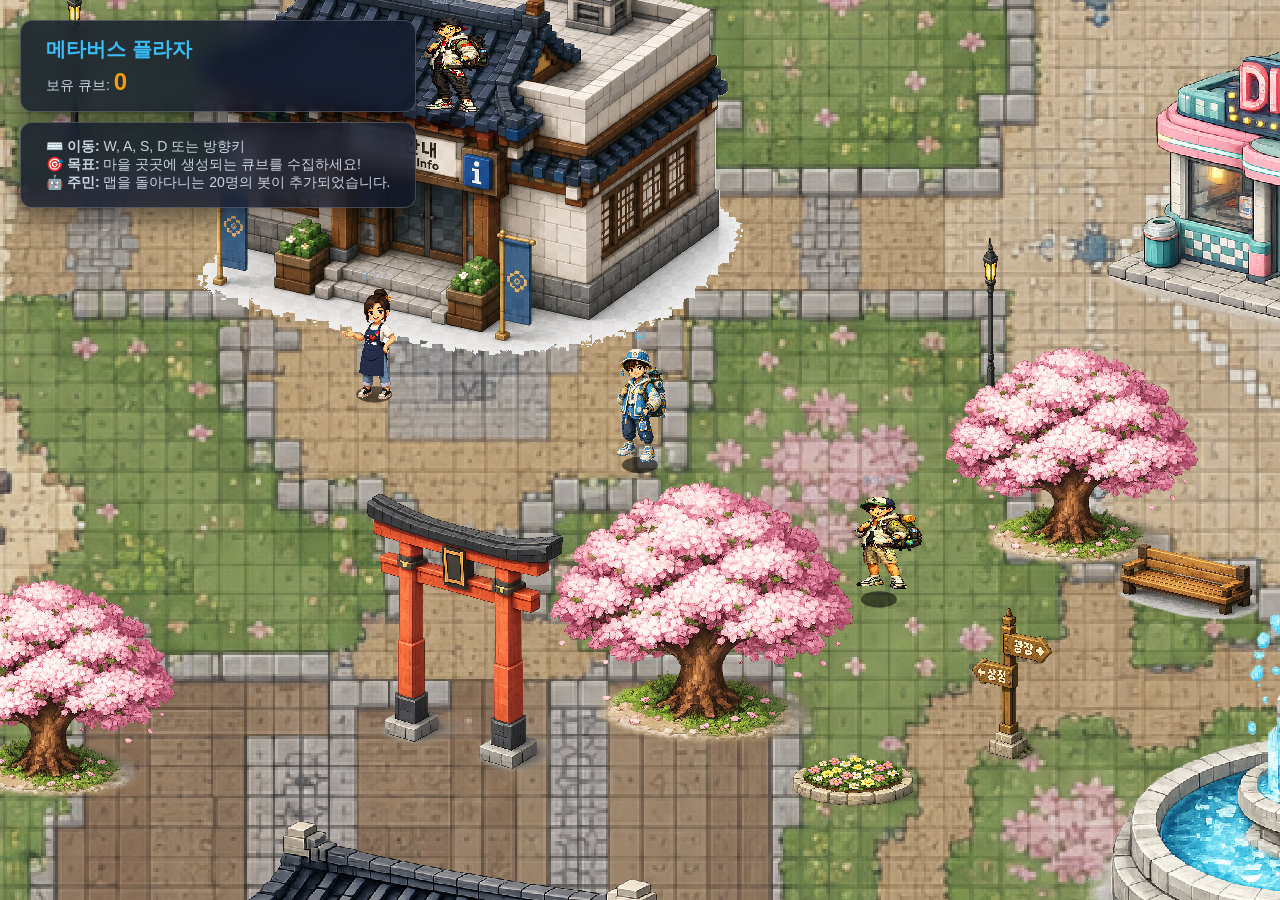
==== commit 3e2086b9: "[davinci] auto-save msg-81d51997-34d7-4c00-b01c-57c6ca0543eb" ====
--- a/cube town game.html
+++ b/cube town game.html
@@ -360,47 +360,47 @@
         // 10~26: 나머지 미니어처/상점/소품은 셀 사이 공간에 자연 배치
         // DEFAULT_OBJECTS는 코드의 권위(reset 기준). objects는 localStorage가 우선.
         const DEFAULT_OBJECTS = [
-    { key: 'tourism_center', x: 620, y: 810 },
-    { key: 'hanok_shop', x: 2427, y: 1760 },
-    { key: 'ramen', x: 595, y: 1677 },
+    { key: 'tourism_center', x: 620, y: 810, scale: 1.15 },
+    { key: 'hanok_shop', x: 2427, y: 1760, scale: 1.6 },
+    { key: 'ramen', x: 595, y: 1677, scale: 1.7 },
     { key: 'red_bridge', x: 1524, y: 1673 },
-    { key: 'night_market', x: 2007, y: 1278 },
-    { key: 'fountain', x: 1477, y: 1486 },
-    { key: 'modern_gallery', x: 2398, y: 2442 },
+    { key: 'night_market', x: 2007, y: 1278, scale: 1.3 },
+    { key: 'fountain', x: 1477, y: 1486, scale: 1.5 },
+    { key: 'modern_gallery', x: 2398, y: 2442, scale: 0.95 },
     { key: 'torii', x: 628, y: 1202 },
-    { key: 'statue_liberty', x: 598, y: 2410 },
-    { key: 'big_ben', x: 1498, y: 2523 },
-    { key: 'eiffel', x: 2045, y: 1603 },
+    { key: 'statue_liberty', x: 598, y: 2410, scale: 2.45 },
+    { key: 'big_ben', x: 1498, y: 2523, scale: 2.35 },
+    { key: 'eiffel', x: 2045, y: 1603, scale: 1.7 },
     { key: 'moai', x: 1790, y: 2163 },
-    { key: 'boulangerie', x: 2445, y: 2276 },
-    { key: 'diner', x: 1508, y: 883 },
-    { key: 'pub', x: 2336, y: 841 },
-    { key: 'phone_booth', x: 2074, y: 2040 },
+    { key: 'boulangerie', x: 2445, y: 2276, scale: 1.65 },
+    { key: 'diner', x: 1508, y: 883, scale: 1.65 },
+    { key: 'pub', x: 2336, y: 841, scale: 1.6 },
+    { key: 'phone_booth', x: 2074, y: 2040, scale: 1.15 },
     { key: 'china_food', x: 2233, y: 1266 },
-    { key: 'milktea', x: 1069, y: 1757 },
+    { key: 'milktea', x: 1069, y: 1757, scale: 1.4 },
     { key: 'red_light', x: 882, y: 1763 },
     { key: 'sakura', x: 1231, y: 1011 },
     { key: 'sakura', x: 1777, y: 1419 },
-    { key: 'sakura', x: 1303, y: 1751 },
+    { key: 'sakura', x: 1303, y: 1751, scale: 0.85 },
     { key: 'bench', x: 1850, y: 1789 },
     { key: 'bench', x: 1235, y: 1797 },
     { key: 'streetlight', x: 1150, y: 825 },
     { key: 'streetlight', x: 2000, y: 1000 },
     { key: 'streetlight', x: 913, y: 1918 },
-    { key: 'streetlight', x: 2000, y: 2000 },
+    { key: 'streetlight', x: 2000, y: 2000, scale: 1.2 },
     { key: 'flowers', x: 1013, y: 1220 },
     { key: 'flowers', x: 1807, y: 1858 },
-    { key: 'map_sign', x: 1653, y: 1973 },
+    { key: 'map_sign', x: 1653, y: 1973, scale: 0.65 },
     { key: 'arrow_sign', x: 1169, y: 1173 },
     { key: 'sakura', x: 819, y: 410 },
-    { key: 'sakura', x: 861, y: 1209 },
+    { key: 'sakura', x: 861, y: 1209, scale: 1.2 },
     { key: 'sakura', x: 2884, y: 2193 },
     { key: 'sakura', x: 2700, y: 1100 },
     { key: 'sakura', x: 147, y: 1772 },
     { key: 'sakura', x: 1897, y: 688 },
     { key: 'sakura', x: 208, y: 1244 },
     { key: 'sakura', x: 2670, y: 589 },
-    { key: 'sakura', x: 1108, y: 2123 },
+    { key: 'sakura', x: 1108, y: 2123, scale: 1.3 },
     { key: 'sakura', x: 1999, y: 2611 },
     { key: 'bench', x: 1119, y: 2164 },
     { key: 'bench', x: 2751, y: 2127 },
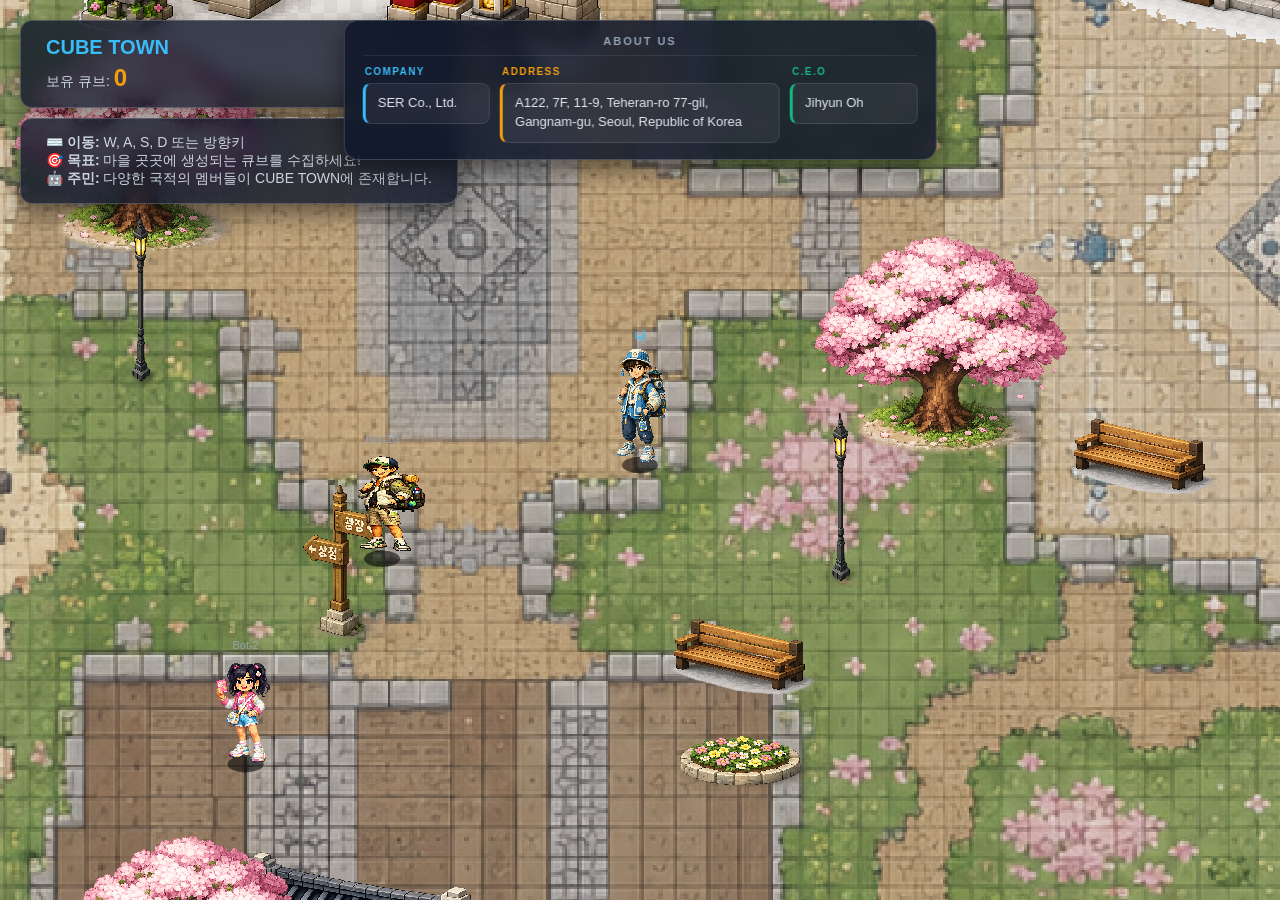
==== commit 02f40f50: "[davinci] auto-save msg-6bce762b-191f-478b-9b84-8baabb03448f" ====
--- a/cube town game.html
+++ b/cube town game.html
@@ -120,23 +120,105 @@
         }
         #popup-no:hover { background: rgba(255, 255, 255, 0.16); }
         #popup-no:active { transform: scale(0.97); }
+
+        /* === 회사 소개 칸반보드 (상단 중앙) === */
+        #company-board {
+            position: fixed;
+            top: 20px;
+            left: 50%;
+            transform: translateX(-50%);
+            background: rgba(15, 23, 42, 0.85);
+            border: 1px solid rgba(255, 255, 255, 0.18);
+            backdrop-filter: blur(10px);
+            border-radius: 14px;
+            padding: 14px 18px 16px;
+            box-shadow: 0 10px 25px rgba(0, 0, 0, 0.5);
+            width: max-content;
+            max-width: min(720px, calc(100vw - 40px));
+            pointer-events: none;
+            z-index: 5;
+        }
+        .kanban-header {
+            text-align: center;
+            color: #94a3b8;
+            font-size: 11px;
+            font-weight: 700;
+            letter-spacing: 0.18em;
+            text-transform: uppercase;
+            margin-bottom: 10px;
+            padding-bottom: 8px;
+            border-bottom: 1px solid rgba(255, 255, 255, 0.08);
+        }
+        .kanban-grid {
+            display: grid;
+            grid-template-columns: minmax(120px, 1fr) minmax(280px, 2.2fr) minmax(110px, 1fr);
+            gap: 10px;
+        }
+        .kanban-column {
+            display: flex;
+            flex-direction: column;
+            gap: 6px;
+        }
+        .kanban-col-title {
+            font-size: 10px;
+            font-weight: 700;
+            letter-spacing: 0.14em;
+            text-transform: uppercase;
+            padding-left: 2px;
+        }
+        .kanban-card {
+            background: rgba(255, 255, 255, 0.06);
+            border: 1px solid rgba(255, 255, 255, 0.1);
+            border-left-width: 3px;
+            border-radius: 8px;
+            padding: 10px 12px;
+            font-size: 13px;
+            color: #e2e8f0;
+            line-height: 1.45;
+            font-weight: 500;
+        }
+        .kanban-column.col-company .kanban-col-title { color: #38bdf8; }
+        .kanban-column.col-company .kanban-card     { border-left-color: #38bdf8; }
+        .kanban-column.col-address .kanban-col-title { color: #f59e0b; }
+        .kanban-column.col-address .kanban-card     { border-left-color: #f59e0b; }
+        .kanban-column.col-ceo     .kanban-col-title { color: #10b981; }
+        .kanban-column.col-ceo     .kanban-card     { border-left-color: #10b981; }
     </style>
 </head>
 <body>
 
     <div id="ui-layer">
         <div class="hud-box">
-            <h1>메타버스 플라자</h1>
+            <h1>CUBE TOWN</h1>
             <p>보유 큐브: <span id="score-display">0</span></p>
         </div>
         <div class="hud-box controls">
             <p>⌨️ <b>이동:</b> W, A, S, D 또는 방향키</p>
             <p>🎯 <b>목표:</b> 마을 곳곳에 생성되는 큐브를 수집하세요!</p>
-            <p>🤖 <b>주민:</b> 맵을 돌아다니는 20명의 봇이 추가되었습니다.</p>
+            <p>🤖 <b>주민:</b> 다양한 국적의 멤버들이 CUBE TOWN에 존재합니다.</p>
         </div>
     </div>
 
     <canvas id="gameCanvas"></canvas>
+
+    <!-- 회사 소개 칸반보드 (상단 중앙) -->
+    <div id="company-board">
+        <div class="kanban-header">ABOUT US</div>
+        <div class="kanban-grid">
+            <div class="kanban-column col-company">
+                <div class="kanban-col-title">Company</div>
+                <div class="kanban-card">SER Co., Ltd.</div>
+            </div>
+            <div class="kanban-column col-address">
+                <div class="kanban-col-title">Address</div>
+                <div class="kanban-card">A122, 7F, 11-9, Teheran-ro 77-gil,<br>Gangnam-gu, Seoul, Republic of Korea</div>
+            </div>
+            <div class="kanban-column col-ceo">
+                <div class="kanban-col-title">C.E.O</div>
+                <div class="kanban-card">Jihyun Oh</div>
+            </div>
+        </div>
+    </div>
 
     <!-- BGM (브라우저 정책상 첫 사용자 인터랙션 후 재생) -->
     <audio id="bgm" loop preload="auto">
@@ -360,66 +442,91 @@
         // 10~26: 나머지 미니어처/상점/소품은 셀 사이 공간에 자연 배치
         // DEFAULT_OBJECTS는 코드의 권위(reset 기준). objects는 localStorage가 우선.
         const DEFAULT_OBJECTS = [
-    { key: 'tourism_center', x: 620, y: 810, scale: 1.15 },
-    { key: 'hanok_shop', x: 2427, y: 1760, scale: 1.6 },
-    { key: 'ramen', x: 595, y: 1677, scale: 1.7 },
-    { key: 'red_bridge', x: 1524, y: 1673 },
-    { key: 'night_market', x: 2007, y: 1278, scale: 1.3 },
-    { key: 'fountain', x: 1477, y: 1486, scale: 1.5 },
-    { key: 'modern_gallery', x: 2398, y: 2442, scale: 0.95 },
-    { key: 'torii', x: 628, y: 1202 },
-    { key: 'statue_liberty', x: 598, y: 2410, scale: 2.45 },
-    { key: 'big_ben', x: 1498, y: 2523, scale: 2.35 },
-    { key: 'eiffel', x: 2045, y: 1603, scale: 1.7 },
-    { key: 'moai', x: 1790, y: 2163 },
-    { key: 'boulangerie', x: 2445, y: 2276, scale: 1.65 },
-    { key: 'diner', x: 1508, y: 883, scale: 1.65 },
-    { key: 'pub', x: 2336, y: 841, scale: 1.6 },
-    { key: 'phone_booth', x: 2074, y: 2040, scale: 1.15 },
-    { key: 'china_food', x: 2233, y: 1266 },
-    { key: 'milktea', x: 1069, y: 1757, scale: 1.4 },
-    { key: 'red_light', x: 882, y: 1763 },
-    { key: 'sakura', x: 1231, y: 1011 },
-    { key: 'sakura', x: 1777, y: 1419 },
-    { key: 'sakura', x: 1303, y: 1751, scale: 0.85 },
-    { key: 'bench', x: 1850, y: 1789 },
-    { key: 'bench', x: 1235, y: 1797 },
-    { key: 'streetlight', x: 1150, y: 825 },
-    { key: 'streetlight', x: 2000, y: 1000 },
-    { key: 'streetlight', x: 913, y: 1918 },
-    { key: 'streetlight', x: 2000, y: 2000, scale: 1.2 },
-    { key: 'flowers', x: 1013, y: 1220 },
-    { key: 'flowers', x: 1807, y: 1858 },
-    { key: 'map_sign', x: 1653, y: 1973, scale: 0.65 },
-    { key: 'arrow_sign', x: 1169, y: 1173 },
-    { key: 'sakura', x: 819, y: 410 },
-    { key: 'sakura', x: 861, y: 1209, scale: 1.2 },
-    { key: 'sakura', x: 2884, y: 2193 },
-    { key: 'sakura', x: 2700, y: 1100 },
-    { key: 'sakura', x: 147, y: 1772 },
-    { key: 'sakura', x: 1897, y: 688 },
-    { key: 'sakura', x: 208, y: 1244 },
-    { key: 'sakura', x: 2670, y: 589 },
-    { key: 'sakura', x: 1108, y: 2123, scale: 1.3 },
-    { key: 'sakura', x: 1999, y: 2611 },
-    { key: 'bench', x: 1119, y: 2164 },
-    { key: 'bench', x: 2751, y: 2127 },
-    { key: 'bench', x: 2131, y: 2546 },
-    { key: 'bench', x: 1347, y: 1025 },
-    { key: 'bench', x: 2610, y: 1107 },
-    { key: 'streetlight', x: 1681, y: 1009 },
-    { key: 'streetlight', x: 1344, y: 1813 },
-    { key: 'streetlight', x: 261, y: 1923 },
-    { key: 'streetlight', x: 2750, y: 1238 },
-    { key: 'streetlight', x: 234, y: 568 },
-    { key: 'arrow_sign', x: 1962, y: 1650 },
-    { key: 'arrow_sign', x: 2458, y: 1227 },
-    { key: 'arrow_sign', x: 811, y: 1952 },
-    { key: 'red_light', x: 2246, y: 2576 },
-    { key: 'red_light', x: 2150, y: 2700 },
-    { key: 'torii', x: 613, y: 1979 },
-    { key: 'torii', x: 200, y: 2400 },
-];
+            // === 메인 1~9 (3×3 그리드 — 각 셀 중심) ===
+            { key: 'hanok_gate',      x: 500,  y: 500  }, // 1 좌상
+            { key: 'tourism_center',  x: 1500, y: 500  }, // 2 상단 중앙
+            { key: 'hanok_shop',      x: 2500, y: 500  }, // 3 우상
+            { key: 'ramen',           x: 500,  y: 1500 }, // 4 좌중
+            { key: 'red_bridge',      x: 1500, y: 1500 }, // 7 정중앙 시냇물
+            { key: 'night_market',    x: 2500, y: 1500 }, // 5 우중
+            { key: 'fountain',        x: 500,  y: 2500 }, // 6 좌하
+            { key: 'modern_gallery',  x: 1500, y: 2500 }, // 8 하단 중앙
+            { key: 'torii',           x: 2500, y: 2500 }, // 9 우하
+
+            // === 미니어처 랜드마크 (10~13) — 메인 옆 액센트 ===
+            { key: 'statue_liberty',  x: 850,  y: 2700 }, // 분수(6) 옆 USA
+            { key: 'big_ben',         x: 2200, y: 1750 }, // 야시장(5) 옆 UK
+            { key: 'eiffel',          x: 2200, y: 2700 }, // 토리이(9) 옆 FR
+            { key: 'moai',            x: 200,  y: 2650 }, // 좌하 가장자리
+
+            // === 상점 (14~19) — 셀 안 메인 오브젝트 옆 ===
+            { key: 'boulangerie',     x: 2000, y: 2700 }, // 토리이(9) 옆 FR
+            { key: 'diner',           x: 850,  y: 2300 }, // 분수(6) 옆 US
+            { key: 'pub',             x: 2000, y: 1750 }, // 야시장(5) 옆 UK
+            { key: 'phone_booth',     x: 2750, y: 2100 }, // 야시장-토리이 사이 UK
+            { key: 'china_food',      x: 2200, y: 750  }, // 한옥상점(3) 옆 CN
+            { key: 'milktea',         x: 2750, y: 1300 }, // 한옥상점-야시장 사이 TW
+
+            // === 작은 액센트 (20) ===
+            { key: 'red_light',       x: 2300, y: 2300 }, // 토리이(9) 옆 등롱
+
+            // === 벚꽃 (3개) — 자연 흩어짐 ===
+            { key: 'sakura',          x: 1100, y: 900  },
+            { key: 'sakura',          x: 1900, y: 1300 },
+            { key: 'sakura',          x: 1100, y: 2200 },
+
+            // === 벤치 (2개) ===
+            { key: 'bench',           x: 1300, y: 900  },
+            { key: 'bench',           x: 1700, y: 2200 },
+
+            // === 가로등 (4개, 셀 경계 경로변) ===
+            { key: 'streetlight',     x: 1000, y: 1000 },
+            { key: 'streetlight',     x: 2000, y: 1000 },
+            { key: 'streetlight',     x: 1000, y: 2000 },
+            { key: 'streetlight',     x: 2000, y: 2000 },
+
+            // === 화단 (2개) ===
+            { key: 'flowers',         x: 900,  y: 1200 },
+            { key: 'flowers',         x: 2100, y: 2200 },
+
+            // === 안내판 ===
+            { key: 'map_sign',        x: 800,  y: 300  }, // 입구(1) 옆
+            { key: 'arrow_sign',      x: 1500, y: 1050 }, // 그리드 갈림길
+
+            // === 신규 추가 인스턴스 (사용자 요청) ===
+            // sakura ×10 (전체 맵 자연 분산)
+            { key: 'sakura', x: 300,  y: 700  },
+            { key: 'sakura', x: 700,  y: 1700 },
+            { key: 'sakura', x: 2300, y: 1700 },
+            { key: 'sakura', x: 2700, y: 1100 },
+            { key: 'sakura', x: 300,  y: 2300 },
+            { key: 'sakura', x: 1900, y: 700  },
+            { key: 'sakura', x: 350,  y: 1500 },
+            { key: 'sakura', x: 2700, y: 800  },
+            { key: 'sakura', x: 1700, y: 2300 },
+            { key: 'sakura', x: 2400, y: 2600 },
+            // bench ×5 (광장 · 정원 · 시냇물 가)
+            { key: 'bench', x: 700,  y: 1900 },
+            { key: 'bench', x: 2100, y: 1900 },
+            { key: 'bench', x: 1500, y: 2700 },
+            { key: 'bench', x: 900,  y: 1100 },
+            { key: 'bench', x: 2100, y: 1100 },
+            // streetlight ×5 (셀 중앙 경로변)
+            { key: 'streetlight', x: 1500, y: 1000 },
+            { key: 'streetlight', x: 1500, y: 2000 },
+            { key: 'streetlight', x: 500,  y: 1500 },
+            { key: 'streetlight', x: 2500, y: 1500 },
+            { key: 'streetlight', x: 300,  y: 800  },
+            // arrow_sign ×3 (좌측·우측·하단 갈림길)
+            { key: 'arrow_sign', x: 500,  y: 1050 },
+            { key: 'arrow_sign', x: 2500, y: 1050 },
+            { key: 'arrow_sign', x: 1050, y: 2000 },
+            // red_light ×2 (일본 zone 추가 등롱)
+            { key: 'red_light', x: 2650, y: 2400 },
+            { key: 'red_light', x: 2150, y: 2700 },
+            // torii ×1 (좌하 일본 zone 액센트)
+            { key: 'torii', x: 200, y: 2400 }
+        ];
         // localStorage가 우선, 없거나 손상이면 DEFAULT_OBJECTS의 deep copy 사용
         const objects = loadObjectsFromStorage() || DEFAULT_OBJECTS.map(o => ({ ...o }));
 
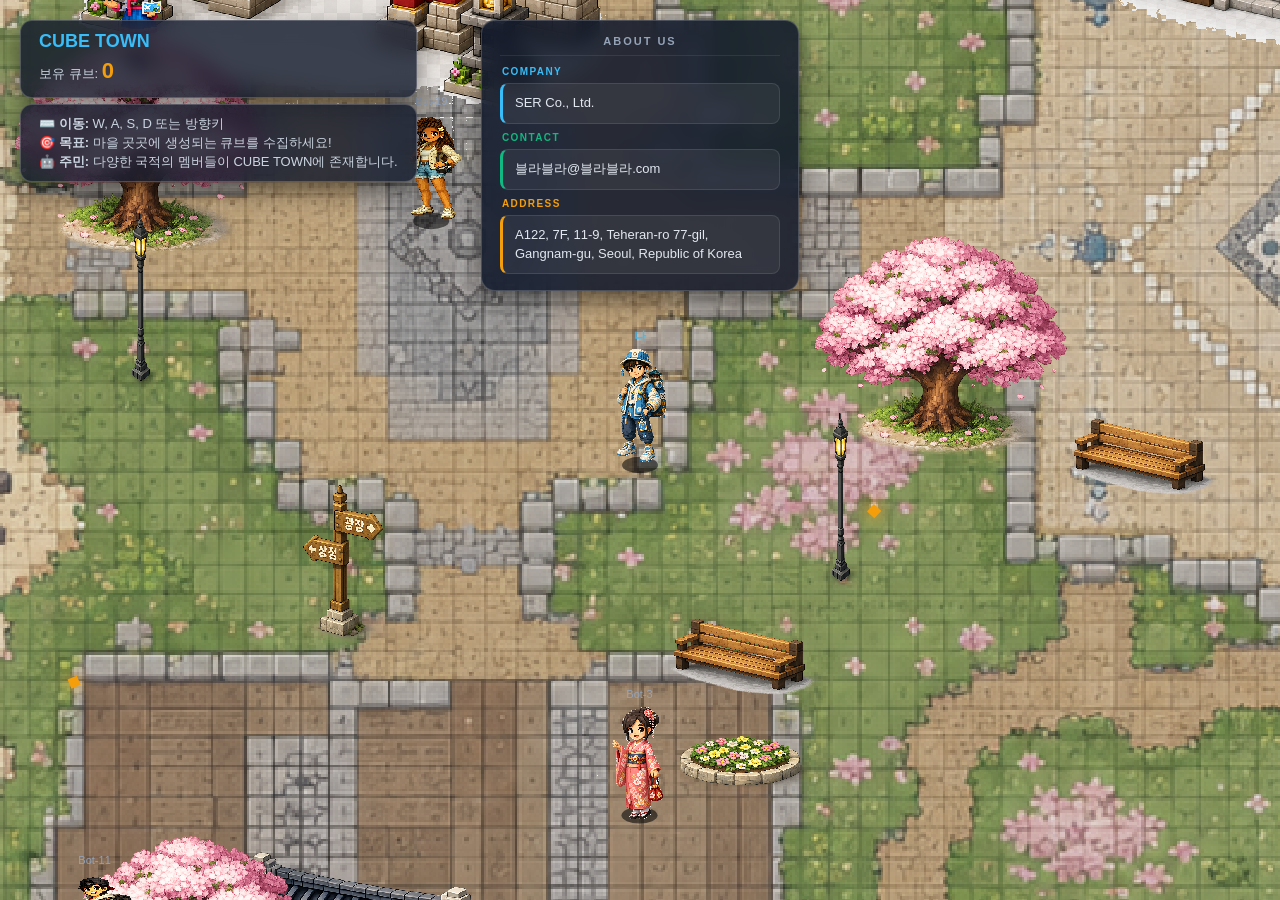
==== commit b9f85fd3: "[davinci] auto-save msg-2243affa-149e-432d-9397-d42433fd6599" ====
--- a/cube town game.html
+++ b/cube town game.html
@@ -25,30 +25,31 @@
             background: rgba(15, 23, 42, 0.8);
             border: 1px solid rgba(255, 255, 255, 0.2);
             backdrop-filter: blur(10px);
-            padding: 15px 25px;
+            padding: 10px 18px;
             border-radius: 12px;
-            margin-bottom: 10px;
+            margin-bottom: 6px;
             box-shadow: 0 10px 25px rgba(0,0,0,0.5);
         }
         h1 {
-            margin: 0 0 5px 0;
-            font-size: 20px;
+            margin: 0 0 3px 0;
+            font-size: 18px;
             color: #38bdf8;
         }
         p {
             margin: 0;
-            font-size: 14px;
+            font-size: 13px;
             color: #cbd5e1;
+            line-height: 1.45;
         }
         #score-display {
-            font-size: 24px;
+            font-size: 22px;
             font-weight: bold;
             color: #f59e0b;
         }
         .controls {
             font-size: 12px;
             color: #94a3b8;
-            margin-top: 10px;
+            margin-top: 4px;
         }
         /* === 건물 진입 팝업 === */
         #popup-overlay {
@@ -134,7 +135,7 @@
             padding: 14px 18px 16px;
             box-shadow: 0 10px 25px rgba(0, 0, 0, 0.5);
             width: max-content;
-            max-width: min(720px, calc(100vw - 40px));
+            max-width: min(400px, calc(100vw - 40px));
             pointer-events: none;
             z-index: 5;
         }
@@ -150,9 +151,10 @@
             border-bottom: 1px solid rgba(255, 255, 255, 0.08);
         }
         .kanban-grid {
-            display: grid;
-            grid-template-columns: minmax(120px, 1fr) minmax(280px, 2.2fr) minmax(110px, 1fr);
-            gap: 10px;
+            display: flex;
+            flex-direction: column;
+            gap: 8px;
+            min-width: 280px;
         }
         .kanban-column {
             display: flex;
@@ -209,13 +211,13 @@
                 <div class="kanban-col-title">Company</div>
                 <div class="kanban-card">SER Co., Ltd.</div>
             </div>
+            <div class="kanban-column col-ceo">
+                <div class="kanban-col-title">Contact</div>
+                <div class="kanban-card">블라블라@블라블라.com</div>
+            </div>
             <div class="kanban-column col-address">
                 <div class="kanban-col-title">Address</div>
                 <div class="kanban-card">A122, 7F, 11-9, Teheran-ro 77-gil,<br>Gangnam-gu, Seoul, Republic of Korea</div>
-            </div>
-            <div class="kanban-column col-ceo">
-                <div class="kanban-col-title">C.E.O</div>
-                <div class="kanban-card">Jihyun Oh</div>
             </div>
         </div>
     </div>
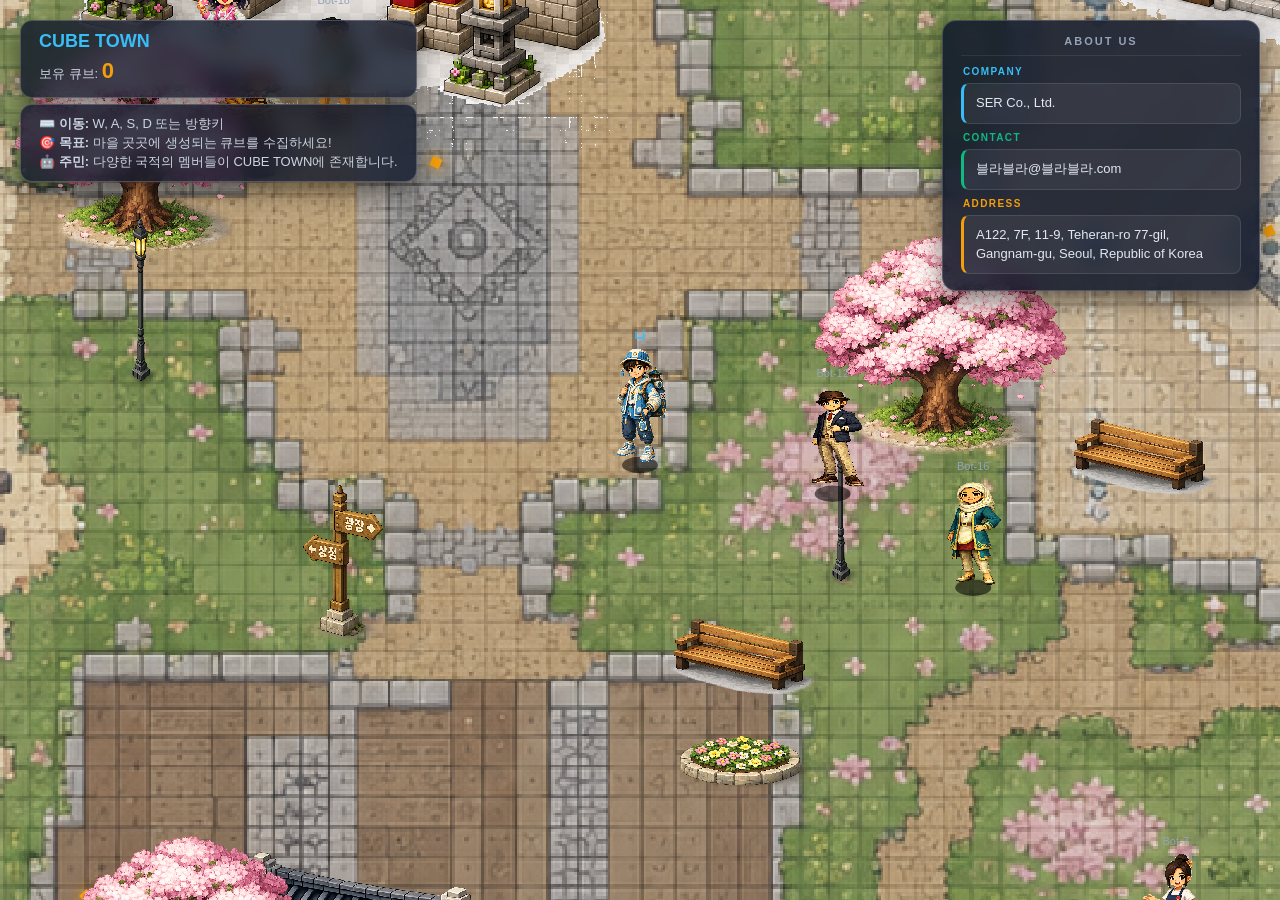
==== commit d5161829: "[davinci] auto-save msg-152450e3-68da-4c47-b8dc-f1b2ed4ea6cd" ====
--- a/cube town game.html
+++ b/cube town game.html
@@ -122,12 +122,11 @@
         #popup-no:hover { background: rgba(255, 255, 255, 0.16); }
         #popup-no:active { transform: scale(0.97); }
 
-        /* === 회사 소개 칸반보드 (상단 중앙) === */
+        /* === 회사 소개 칸반보드 (상단 우측) === */
         #company-board {
             position: fixed;
             top: 20px;
-            left: 50%;
-            transform: translateX(-50%);
+            right: 20px;
             background: rgba(15, 23, 42, 0.85);
             border: 1px solid rgba(255, 255, 255, 0.18);
             backdrop-filter: blur(10px);
@@ -246,6 +245,7 @@
         <p style="margin:3px 0;"><b>우클릭+드래그</b>: 카메라 이동</p>
         <p style="margin:3px 0;"><b>방향키</b>: 1px (Shift: 10px)</p>
         <p style="margin:3px 0;"><b>휠 / [</b> · <b>]</b>: 크기 조정 (Shift: 큰 단계)</p>
+        <p style="margin:3px 0;"><b>, / .</b>: 충돌 반경 조정 (Shift: 큰 단계)</p>
         <p style="margin:3px 0;"><b>Delete</b>: 선택 오브젝트 제거</p>
         <p style="margin:3px 0;"><b>R</b>: 기본 위치로 리셋</p>
         <p style="margin:3px 0;"><b>S</b>: objects[] 콘솔+클립보드 출력 (영구 박을 때)</p>
@@ -253,6 +253,7 @@
             <p style="margin:3px 0;"><b style="color:#f59e0b;">선택:</b> <span id="edit-key"></span></p>
             <p style="margin:3px 0;"><b style="color:#f59e0b;">좌표:</b> (<span id="edit-x"></span>, <span id="edit-y"></span>)</p>
             <p style="margin:3px 0;"><b style="color:#f59e0b;">크기:</b> <span id="edit-scale">100%</span></p>
+            <p style="margin:3px 0;"><b style="color:#ef4444;">충돌:</b> <span id="edit-collide">30</span>px</p>
         </div>
         <p style="margin-top:10px; color:#10b981; font-size:11px;">자동 저장: <span id="save-time">대기 중</span></p>
         <p style="margin:3px 0; color:#94a3b8; font-size:11px;">cursor: <span id="edit-mouse">0, 0</span></p>
@@ -406,7 +407,8 @@
                     typeof o.key === 'string' && objectDefs[o.key] &&
                     typeof o.x === 'number' && typeof o.y === 'number' &&
                     isFinite(o.x) && isFinite(o.y) &&
-                    (o.scale === undefined || (typeof o.scale === 'number' && isFinite(o.scale) && o.scale > 0))
+                    (o.scale === undefined || (typeof o.scale === 'number' && isFinite(o.scale) && o.scale > 0)) &&
+                    (o.collideRadius === undefined || (typeof o.collideRadius === 'number' && isFinite(o.collideRadius) && o.collideRadius >= 0))
                 );
                 if (!valid) {
                     console.warn('[Storage] 저장 데이터 검증 실패 → 기본 위치 사용');
@@ -415,6 +417,7 @@
                 const loaded = data.objects.map(o => {
                     const out = { key: o.key, x: o.x, y: o.y };
                     if (o.scale !== undefined) out.scale = o.scale;
+                    if (o.collideRadius !== undefined) out.collideRadius = o.collideRadius;
                     return out;
                 });
                 // 마이그레이션: 코드에 신규 오브젝트 추가됨 → 저장된 뒤에 default 보충
@@ -574,18 +577,20 @@
 
         // 장애물 (충돌 박스) - objects[] 의 collideRatio 값을 기반으로 자동 생성.
         // 발(footer) 좌표 기준 발 footprint만 충돌 → 큰 건물도 윗부분(지붕/탑신)은 통과 가능 = 시각적 자연
-        // 충돌 시스템: 모든 오브젝트 발 위치(x, y)에 반경 30px 사각 박스 (60×60)
-        // 사용자 요청: 01~26 모두 충돌 (이전 noCollide 예외도 제거됨)
+        // 충돌 시스템: 인스턴스별 obj.collideRadius (기본 COLLIDE_RADIUS=30, 편집 모드 , / . 키로 조정)
+        // obj.collideRadius = 0 이면 통과 가능 (충돌 박스 미생성)
         const COLLIDE_RADIUS = 30;
         const buildings = [];
         for (const obj of objects) {
             const def = objectDefs[obj.key];
             if (def.noCollide) continue;
+            const r = obj.collideRadius ?? COLLIDE_RADIUS;
+            if (r <= 0) continue;
             buildings.push({
-                x: obj.x - COLLIDE_RADIUS,
-                y: obj.y - COLLIDE_RADIUS,
-                w: COLLIDE_RADIUS * 2,
-                h: COLLIDE_RADIUS * 2,
+                x: obj.x - r,
+                y: obj.y - r,
+                w: r * 2,
+                h: r * 2,
                 label: obj.key
             });
         }
@@ -1083,8 +1088,9 @@
                     savedAt: new Date().toISOString(),
                     objects: objects.map(o => {
                         const out = { key: o.key, x: Math.round(o.x), y: Math.round(o.y) };
-                        // scale은 1.0이 아닐 때만 저장 (용량 절약)
+                        // scale, collideRadius는 default가 아닐 때만 저장 (용량 절약)
                         if (o.scale && o.scale !== 1) out.scale = Math.round(o.scale * 100) / 100;
+                        if (o.collideRadius !== undefined && o.collideRadius !== COLLIDE_RADIUS) out.collideRadius = o.collideRadius;
                         return out;
                     })
                 }));
@@ -1130,6 +1136,7 @@
         const editXEl     = document.getElementById('edit-x');
         const editYEl     = document.getElementById('edit-y');
         const editScaleEl = document.getElementById('edit-scale');
+        const editCollideEl = document.getElementById('edit-collide');
         const editMouseEl = document.getElementById('edit-mouse');
 
         function screenToWorld(clientX, clientY) {
@@ -1164,23 +1171,25 @@
                 editXEl.innerText = Math.round(obj.x);
                 editYEl.innerText = Math.round(obj.y);
                 if (editScaleEl) editScaleEl.innerText = Math.round((obj.scale || 1) * 100) + '%';
+                if (editCollideEl) editCollideEl.innerText = (obj.collideRadius ?? COLLIDE_RADIUS);
             } else {
                 editSelDom.style.display = 'none';
             }
         }
 
-        // 편집 종료 시 충돌 박스 재계산 (objects 이동/삭제 반영)
-        // 일률 반경 5px 원형, noCollide 스킵
+        // 편집 종료 + markDirty 시 충돌 박스 재계산. 인스턴스별 collideRadius 반영
         function rebuildBuildings() {
             buildings.length = 0;
             for (const obj of objects) {
                 const def = objectDefs[obj.key];
                 if (def.noCollide) continue;
+                const r = obj.collideRadius ?? COLLIDE_RADIUS;
+                if (r <= 0) continue;
                 buildings.push({
-                    x: obj.x - COLLIDE_RADIUS,
-                    y: obj.y - COLLIDE_RADIUS,
-                    w: COLLIDE_RADIUS * 2,
-                    h: COLLIDE_RADIUS * 2,
+                    x: obj.x - r,
+                    y: obj.y - r,
+                    w: r * 2,
+                    h: r * 2,
                     label: obj.key
                 });
             }
@@ -1189,6 +1198,9 @@
         function toggleEditMode() {
             editMode = !editMode;
             editHud.style.display = editMode ? 'block' : 'none';
+            // 편집 모드 진입 시 우상단 회사 보드 숨김 (편집 HUD와 우상단에서 겹침). 종료 시 복원.
+            const companyBoard = document.getElementById('company-board');
+            if (companyBoard) companyBoard.style.display = editMode ? 'none' : '';
             if (!editMode) {
                 selectedIndex = -1;
                 isDragging = false;
@@ -1225,6 +1237,7 @@
             const lines = objects.map(o => {
                 const fields = [`key: '${o.key}'`, `x: ${Math.round(o.x)}`, `y: ${Math.round(o.y)}`];
                 if (o.scale && o.scale !== 1) fields.push(`scale: ${Math.round(o.scale * 100) / 100}`);
+                if (o.collideRadius !== undefined && o.collideRadius !== COLLIDE_RADIUS) fields.push(`collideRadius: ${o.collideRadius}`);
                 return `    { ${fields.join(', ')} },`;
             });
             // 코드에 그대로 붙여넣을 수 있게 DEFAULT_OBJECTS 변수명 사용 + scale 포함
@@ -1262,6 +1275,20 @@
             // R 키: 기본 위치 리셋
             if (e.code === 'KeyR') {
                 resetObjectsToDefault();
+                e.preventDefault();
+                return;
+            }
+            // , / . : 선택 오브젝트 충돌 반경 조정 (Shift = 큰 단계)
+            if (e.code === 'Comma' || e.code === 'Period') {
+                if (selectedIndex >= 0) {
+                    const step = e.shiftKey ? 20 : 5;
+                    const delta = e.code === 'Comma' ? -step : step;
+                    const obj = objects[selectedIndex];
+                    const cur = obj.collideRadius ?? COLLIDE_RADIUS;
+                    obj.collideRadius = Math.max(0, Math.min(200, cur + delta));
+                    markDirty();
+                    updateEditHUD();
+                }
                 e.preventDefault();
                 return;
             }
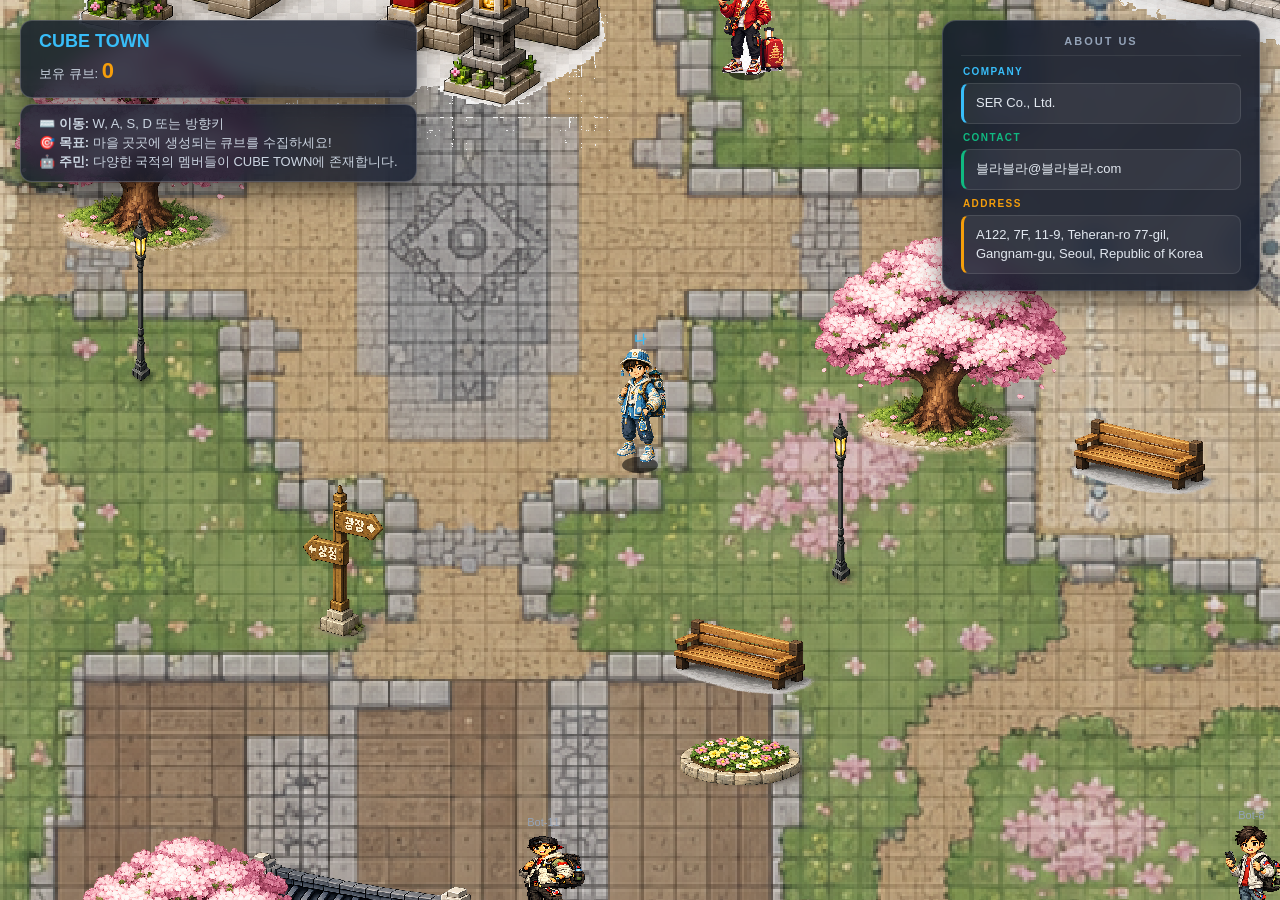
==== commit de35f378: "[davinci] auto-save msg-cf7e6e52-4b22-4f8f-a01e-ada4a1467dc0" ====
--- a/cube town game.html
+++ b/cube town game.html
@@ -184,6 +184,84 @@
         .kanban-column.col-address .kanban-card     { border-left-color: #f59e0b; }
         .kanban-column.col-ceo     .kanban-col-title { color: #10b981; }
         .kanban-column.col-ceo     .kanban-card     { border-left-color: #10b981; }
+
+        /* === 미니게임 모달 === */
+        #minigame-overlay {
+            position: fixed;
+            inset: 0;
+            background: rgba(0, 0, 0, 0.7);
+            backdrop-filter: blur(6px);
+            display: none;
+            align-items: center;
+            justify-content: center;
+            z-index: 1100;
+            animation: popupFadeIn 0.2s ease-out;
+        }
+        #minigame-overlay.show { display: flex; }
+        #minigame-frame {
+            background: rgba(15, 23, 42, 0.98);
+            border: 2px solid #38bdf8;
+            border-radius: 16px;
+            width: min(640px, 90vw);
+            height: min(520px, 80vh);
+            display: flex;
+            flex-direction: column;
+            box-shadow: 0 30px 80px rgba(56, 189, 248, 0.3);
+            animation: popupPop 0.25s cubic-bezier(.34, 1.56, .64, 1);
+        }
+        #minigame-header {
+            display: flex;
+            justify-content: space-between;
+            align-items: center;
+            padding: 14px 20px;
+            border-bottom: 1px solid rgba(255, 255, 255, 0.1);
+        }
+        #minigame-header h2 {
+            margin: 0;
+            color: #38bdf8;
+            font-size: 18px;
+            letter-spacing: 0.1em;
+            font-family: monospace;
+        }
+        #minigame-close {
+            background: rgba(255, 255, 255, 0.08);
+            border: none;
+            color: #cbd5e1;
+            font-size: 22px;
+            line-height: 1;
+            width: 32px;
+            height: 32px;
+            border-radius: 8px;
+            cursor: pointer;
+            transition: background 0.15s;
+        }
+        #minigame-close:hover { background: rgba(255, 255, 255, 0.18); }
+        #minigame-content {
+            flex: 1;
+            display: flex;
+            align-items: center;
+            justify-content: center;
+            padding: 20px;
+        }
+        #minigame-placeholder {
+            color: #94a3b8;
+            text-align: center;
+            font-size: 14px;
+            line-height: 1.8;
+        }
+        #minigame-placeholder strong {
+            color: #f1f5f9;
+            font-size: 16px;
+            display: block;
+            margin-bottom: 10px;
+        }
+        #minigame-placeholder code {
+            background: rgba(56, 189, 248, 0.15);
+            color: #38bdf8;
+            padding: 2px 8px;
+            border-radius: 4px;
+            font-size: 12px;
+        }
     </style>
 </head>
 <body>
@@ -233,6 +311,24 @@
             <div class="popup-buttons">
                 <button id="popup-yes">응. 이동할게</button>
                 <button id="popup-no">아니, 다른 곳으로 갈게</button>
+            </div>
+        </div>
+    </div>
+
+    <!-- 미니게임 모달 (placeholder — 사용자 미니게임 코드는 window.startMiniGame()으로 hook) -->
+    <div id="minigame-overlay">
+        <div id="minigame-frame">
+            <div id="minigame-header">
+                <h2>MINI GAME ZONE</h2>
+                <button id="minigame-close" title="닫기">×</button>
+            </div>
+            <div id="minigame-content">
+                <div id="minigame-placeholder">
+                    <strong>미니게임 준비 중</strong>
+                    별도 미니게임 코드를 <code>window.startMiniGame(onComplete)</code> 함수로 등록하면<br>
+                    이 자리에 자동 연결됩니다.<br><br>
+                    60초 후 자동 종료, 또는 × 버튼으로 즉시 닫기
+                </div>
             </div>
         </div>
     </div>
@@ -577,22 +673,94 @@
 
         // 장애물 (충돌 박스) - objects[] 의 collideRatio 값을 기반으로 자동 생성.
         // 발(footer) 좌표 기준 발 footprint만 충돌 → 큰 건물도 윗부분(지붕/탑신)은 통과 가능 = 시각적 자연
-        // 충돌 시스템: 인스턴스별 obj.collideRadius (기본 COLLIDE_RADIUS=30, 편집 모드 , / . 키로 조정)
-        // obj.collideRadius = 0 이면 통과 가능 (충돌 박스 미생성)
+        // 충돌 시스템: 사용자 요청으로 자동 생성 비활성화.
+        // 향후 수동 좌표 입력으로 충돌 영역 설정 → MANUAL_COLLISION_BOXES에 push.
+        // 다시 자동 생성하려면 COLLISION_AUTO_GENERATE = true.
+        const COLLISION_AUTO_GENERATE = false;
         const COLLIDE_RADIUS = 30;
+        const MANUAL_COLLISION_BOXES = [
+            // 향후 좌표 입력 예시:
+            // { x: 1000, y: 500, w: 200, h: 100, label: 'custom-1' },
+        ];
+
         const buildings = [];
-        for (const obj of objects) {
-            const def = objectDefs[obj.key];
-            if (def.noCollide) continue;
-            const r = obj.collideRadius ?? COLLIDE_RADIUS;
-            if (r <= 0) continue;
-            buildings.push({
-                x: obj.x - r,
-                y: obj.y - r,
-                w: r * 2,
-                h: r * 2,
-                label: obj.key
-            });
+        if (COLLISION_AUTO_GENERATE) {
+            for (const obj of objects) {
+                const def = objectDefs[obj.key];
+                if (def.noCollide) continue;
+                const r = obj.collideRadius ?? COLLIDE_RADIUS;
+                if (r <= 0) continue;
+                buildings.push({
+                    x: obj.x - r,
+                    y: obj.y - r,
+                    w: r * 2,
+                    h: r * 2,
+                    label: obj.key
+                });
+            }
+        }
+        for (const b of MANUAL_COLLISION_BOXES) {
+            buildings.push({ ...b });
+        }
+
+        // === 미니게임존 ===
+        // 캐릭터가 이 원형 영역 안에 들어오면 자동으로 미니게임 트리거.
+        // 사용자 미니게임 코드: window.startMiniGame(onComplete) 함수를 정의하면 우리 코드가 자동 호출.
+        // 미정의 시 placeholder 모달 표시 (60초 카운트 + 닫기 버튼).
+        const MINI_GAME_ZONE = {
+            x: 2280,       // 이벤트 광장 (분수 옆) — 우상단
+            y: 600,
+            radius: 200,   // 반경 (캐릭터가 이 안에 들어오면 트리거)
+            label: 'MINI GAME ZONE'
+        };
+        let miniGameActive = false;
+        let miniGameInZone = false; // 한 번 트리거 후 zone 밖으로 나갈 때까지 재트리거 X
+
+        function triggerMiniGame() {
+            if (miniGameActive) return;
+            miniGameActive = true;
+            if (typeof window.startMiniGame === 'function') {
+                window.startMiniGame(onMiniGameEnd);
+            } else {
+                showMiniGamePlaceholder();
+            }
+        }
+        function onMiniGameEnd() {
+            miniGameActive = false;
+            hideMiniGamePlaceholder();
+        }
+        function showMiniGamePlaceholder() {
+            const overlay = document.getElementById('minigame-overlay');
+            if (overlay) overlay.classList.add('show');
+            // 60초 자동 종료 타이머
+            const timer = setTimeout(() => {
+                if (miniGameActive) onMiniGameEnd();
+            }, 60000);
+            const closeBtn = document.getElementById('minigame-close');
+            if (closeBtn) {
+                closeBtn.onclick = () => {
+                    clearTimeout(timer);
+                    onMiniGameEnd();
+                };
+            }
+        }
+        function hideMiniGamePlaceholder() {
+            const overlay = document.getElementById('minigame-overlay');
+            if (overlay) overlay.classList.remove('show');
+        }
+
+        function checkMiniGameZone() {
+            if (miniGameActive) return;
+            const dx = player.x - MINI_GAME_ZONE.x;
+            const dy = player.y - MINI_GAME_ZONE.y;
+            const dist = Math.hypot(dx, dy);
+            const inside = dist < MINI_GAME_ZONE.radius;
+            if (inside && !miniGameInZone) {
+                miniGameInZone = true;
+                triggerMiniGame();
+            } else if (!inside) {
+                miniGameInZone = false;
+            }
         }
 
         // 봇 (NPC) 배열 및 생성 로직
@@ -740,6 +908,8 @@
             if (popupOpen) return;
             // 편집 모드: 게임 로직 전체 일시정지. 카메라는 마우스 패닝/화살표로 자유 이동
             if (editMode) return;
+            // 미니게임 활성 중에도 일시정지
+            if (miniGameActive) return;
 
             // --- 플레이어 이동 로직 ---
             let dx = 0;
@@ -835,6 +1005,8 @@
 
             // 1~9 메인 오브젝트 진입 검사
             checkInteractionZones();
+            // 미니게임존 진입 검사
+            checkMiniGameZone();
         }
 
         // 오브젝트(건물/소품) 그리는 함수 — (x, y)는 발(footer) 위치
@@ -1014,6 +1186,39 @@
             // 건물 시각 박스는 배경 이미지에 이미 그려져 있으므로 제거.
             // buildings[] 데이터는 충돌 판정용으로만 유지 (checkCollision, 큐브 스폰 회피).
 
+            // === 미니게임존 시각화 (펄스 글로우 + 텍스트) ===
+            {
+                const z = MINI_GAME_ZONE;
+                const pulse = (Math.sin(frameCount * 0.05) + 1) * 0.5; // 0~1
+                // 글로우 채움
+                ctx.fillStyle = `rgba(56, 189, 248, ${0.08 + pulse * 0.10})`;
+                ctx.beginPath();
+                ctx.arc(z.x, z.y, z.radius, 0, Math.PI * 2);
+                ctx.fill();
+                // 점선 외곽
+                ctx.strokeStyle = `rgba(56, 189, 248, ${0.45 + pulse * 0.35})`;
+                ctx.lineWidth = 5;
+                ctx.setLineDash([14, 10]);
+                ctx.lineDashOffset = -frameCount * 0.5;
+                ctx.stroke();
+                ctx.setLineDash([]);
+                ctx.lineDashOffset = 0;
+                // 텍스트 (임시 — 추후 5×7 비트맵 도트 폰트로 교체 예정)
+                ctx.fillStyle = 'rgba(15, 23, 42, 0.85)';
+                ctx.fillRect(z.x - 170, z.y - 28, 340, 56);
+                ctx.strokeStyle = '#38bdf8';
+                ctx.lineWidth = 2;
+                ctx.strokeRect(z.x - 170, z.y - 28, 340, 56);
+                ctx.fillStyle = '#38bdf8';
+                ctx.font = 'bold 28px monospace';
+                ctx.textAlign = 'center';
+                ctx.textBaseline = 'middle';
+                ctx.fillText('MINI GAME ZONE', z.x, z.y - 5);
+                ctx.fillStyle = 'rgba(255, 255, 255, 0.7)';
+                ctx.font = '12px sans-serif';
+                ctx.fillText('걸어 들어가면 자동 시작', z.x, z.y + 17);
+            }
+
             // === y-sort 드로어블: 오브젝트 + 큐브 + 봇 + 플레이어를 y 좌표 기준으로 정렬 후 그리기 ===
             // 화면 아래쪽(y가 큰)일수록 앞에 그려져서 자연스러운 톱뷰 깊이감 형성.
             // 단, 캐릭터(봇 + 플레이어)는 Z_CHARACTER 오프셋으로 항상 모든 오브젝트 위 (사용자 요청).
@@ -1177,21 +1382,27 @@
             }
         }
 
-        // 편집 종료 + markDirty 시 충돌 박스 재계산. 인스턴스별 collideRadius 반영
+        // 편집 종료 + markDirty 시 충돌 박스 재계산
+        // COLLISION_AUTO_GENERATE=false면 자동 생성 스킵, MANUAL_COLLISION_BOXES만 적용
         function rebuildBuildings() {
             buildings.length = 0;
-            for (const obj of objects) {
-                const def = objectDefs[obj.key];
-                if (def.noCollide) continue;
-                const r = obj.collideRadius ?? COLLIDE_RADIUS;
-                if (r <= 0) continue;
-                buildings.push({
-                    x: obj.x - r,
-                    y: obj.y - r,
-                    w: r * 2,
-                    h: r * 2,
-                    label: obj.key
-                });
+            if (COLLISION_AUTO_GENERATE) {
+                for (const obj of objects) {
+                    const def = objectDefs[obj.key];
+                    if (def.noCollide) continue;
+                    const r = obj.collideRadius ?? COLLIDE_RADIUS;
+                    if (r <= 0) continue;
+                    buildings.push({
+                        x: obj.x - r,
+                        y: obj.y - r,
+                        w: r * 2,
+                        h: r * 2,
+                        label: obj.key
+                    });
+                }
+            }
+            for (const b of MANUAL_COLLISION_BOXES) {
+                buildings.push({ ...b });
             }
         }
 
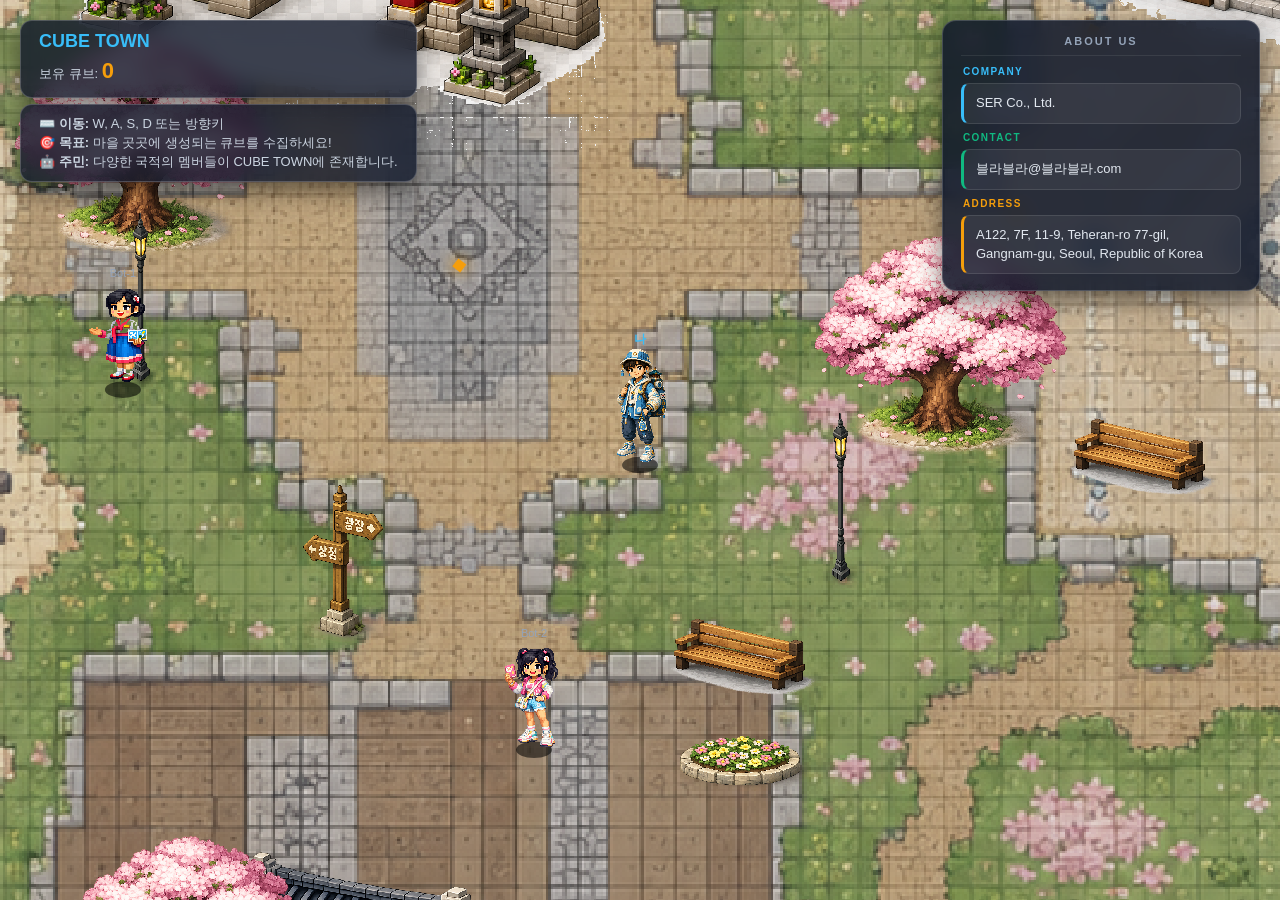
==== commit 4d849f61: "[davinci] auto-save msg-a0a3b78c-e621-4d26-83db-e3a97fc19cdf" ====
--- a/cube town game.html
+++ b/cube town game.html
@@ -344,7 +344,10 @@
         <p style="margin:3px 0;"><b>, / .</b>: 충돌 반경 조정 (Shift: 큰 단계)</p>
         <p style="margin:3px 0;"><b>Delete</b>: 선택 오브젝트 제거</p>
         <p style="margin:3px 0;"><b>R</b>: 기본 위치로 리셋</p>
-        <p style="margin:3px 0;"><b>S</b>: objects[] 콘솔+클립보드 출력 (영구 박을 때)</p>
+        <p style="margin:3px 0; color:#10b981;"><b>B</b>: 박스 그리기 모드 ON/OFF</p>
+        <p style="margin:3px 0; color:#10b981;"><b>좌클릭+드래그</b> (B 모드): 충돌 박스 추가</p>
+        <p style="margin:3px 0; color:#10b981;"><b>X</b> (B 모드): 마지막 박스 제거</p>
+        <p style="margin:3px 0;"><b>S</b>: objects[] + 박스 콘솔+클립보드 출력</p>
         <div id="edit-selected" style="margin-top:10px; padding-top:10px; border-top:1px solid rgba(255,255,255,0.15); display:none;">
             <p style="margin:3px 0;"><b style="color:#f59e0b;">선택:</b> <span id="edit-key"></span></p>
             <p style="margin:3px 0;"><b style="color:#f59e0b;">좌표:</b> (<span id="edit-x"></span>, <span id="edit-y"></span>)</p>
@@ -682,6 +685,28 @@
             // 향후 좌표 입력 예시:
             // { x: 1000, y: 500, w: 200, h: 100, label: 'custom-1' },
         ];
+
+        // === 빨간 박스 대상 오브젝트 (사용자 스크린샷 기준 12개) ===
+        // 각 오브젝트의 발 위치 + PNG 크기*scale로 자동 박스 추가 (PNG의 75% 영역, 발 기준 위쪽 95%)
+        // 사용자가 편집 모드에서 박스 그리기 도구(B 키)로 미세 조정 가능
+        const COLLISION_TARGET_KEYS = new Set([
+            'tourism_center', 'fountain', 'ramen', 'hanok_shop',
+            'eiffel', 'night_market', 'china_food', 'pub',
+            'diner', 'milktea', 'statue_liberty', 'boulangerie'
+        ]);
+        for (const obj of objects) {
+            if (!COLLISION_TARGET_KEYS.has(obj.key)) continue;
+            const def = objectDefs[obj.key];
+            const s = obj.scale || 1;
+            const bw = def.w * s * 0.75;
+            const bh = def.h * s * 0.75;
+            MANUAL_COLLISION_BOXES.push({
+                x: obj.x - bw / 2,
+                y: obj.y - bh * 0.95,
+                w: bw, h: bh,
+                label: obj.key + '-auto'
+            });
+        }
 
         const buildings = [];
         if (COLLISION_AUTO_GENERATE) {
@@ -1249,6 +1274,20 @@
                     ctx.strokeRect(b.x, b.y, b.w, b.h);
                 }
                 ctx.setLineDash([]);
+                // 박스 그리기 프리뷰 (드래그 중 녹색 점선)
+                if (isDrawingBox && drawBoxStart && drawBoxCurrent) {
+                    const x = Math.min(drawBoxStart.x, drawBoxCurrent.x);
+                    const y = Math.min(drawBoxStart.y, drawBoxCurrent.y);
+                    const w = Math.abs(drawBoxCurrent.x - drawBoxStart.x);
+                    const h = Math.abs(drawBoxCurrent.y - drawBoxStart.y);
+                    ctx.fillStyle = 'rgba(16, 185, 129, 0.18)';
+                    ctx.fillRect(x, y, w, h);
+                    ctx.strokeStyle = '#10b981';
+                    ctx.lineWidth = 3;
+                    ctx.setLineDash([8, 6]);
+                    ctx.strokeRect(x, y, w, h);
+                    ctx.setLineDash([]);
+                }
             }
 
             // 편집 모드: 선택 오브젝트 외곽선 + 발 위치 마커 (scale 반영)
@@ -1284,6 +1323,12 @@
         let panActive = false;
         let panStart = null;
         let saveTimer = null; // localStorage debounce 타이머
+
+        // === 박스 그리기 모드 (충돌 영역 직접 그리기) ===
+        let boxDrawMode = false;
+        let isDrawingBox = false;
+        let drawBoxStart = null;
+        let drawBoxCurrent = null;
 
         // === localStorage 저장 / 리셋 ===
         function saveObjects() {
@@ -1455,9 +1500,19 @@
             const code = `const DEFAULT_OBJECTS = [\n${lines.join('\n')}\n];`;
             console.log('=== DEFAULT_OBJECTS (코드의 같은 변수 자리에 그대로 붙여넣기) ===');
             console.log(code);
+            // 수동 충돌 박스도 같이 export (자동 추정 박스는 코드에서 다시 생성되므로 사용자 추가분만)
+            const customBoxes = MANUAL_COLLISION_BOXES.filter(b => !b.label || !b.label.endsWith('-auto'));
+            if (customBoxes.length > 0) {
+                const boxLines = customBoxes.map(b =>
+                    `    { x: ${Math.round(b.x)}, y: ${Math.round(b.y)}, w: ${Math.round(b.w)}, h: ${Math.round(b.h)}, label: '${b.label || 'custom'}' },`
+                );
+                const boxCode = `const MANUAL_COLLISION_BOXES = [\n${boxLines.join('\n')}\n];`;
+                console.log('=== MANUAL_COLLISION_BOXES (수동 추가분만, 코드의 같은 변수 자리에 빈 배열 대신 박기) ===');
+                console.log(boxCode);
+            }
             if (navigator.clipboard && window.isSecureContext) {
                 navigator.clipboard.writeText(code).then(
-                    () => console.log('[✓ 클립보드 복사됨 → Cmd/Ctrl+V로 붙여넣기]'),
+                    () => console.log('[✓ DEFAULT_OBJECTS 클립보드 복사됨 → Cmd/Ctrl+V로 붙여넣기. 수동 박스는 콘솔에서 별도 복사]'),
                     () => console.log('[✗ 클립보드 실패 — 콘솔에서 직접 복사하세요]')
                 );
             } else {
@@ -1486,6 +1541,28 @@
             // R 키: 기본 위치 리셋
             if (e.code === 'KeyR') {
                 resetObjectsToDefault();
+                e.preventDefault();
+                return;
+            }
+            // B 키: 박스 그리기 모드 토글 (충돌 영역 직접 그리기)
+            if (e.code === 'KeyB') {
+                boxDrawMode = !boxDrawMode;
+                isDrawingBox = false;
+                drawBoxStart = null;
+                drawBoxCurrent = null;
+                canvas.style.cursor = boxDrawMode ? 'cell' : 'crosshair';
+                console.log(`[Box] 그리기 모드: ${boxDrawMode ? 'ON' : 'OFF'}`);
+                e.preventDefault();
+                return;
+            }
+            // X 키: 가장 최근 추가된 수동 박스 제거 (실수 되돌리기)
+            if (e.code === 'KeyX' && boxDrawMode) {
+                if (MANUAL_COLLISION_BOXES.length > 0) {
+                    const removed = MANUAL_COLLISION_BOXES.pop();
+                    console.log(`[Box] 제거됨: ${removed.label}`);
+                    rebuildBuildings();
+                    markDirty();
+                }
                 e.preventDefault();
                 return;
             }
@@ -1565,8 +1642,15 @@
                 return;
             }
             if (e.button !== 0) return;
-            // 좌클릭: 오브젝트 선택 / 드래그 시작
             const { x: wx, y: wy } = screenToWorld(e.clientX, e.clientY);
+            // 박스 그리기 모드: 좌클릭+드래그로 새 충돌 박스 시작
+            if (boxDrawMode) {
+                isDrawingBox = true;
+                drawBoxStart = { x: wx, y: wy };
+                drawBoxCurrent = { x: wx, y: wy };
+                return;
+            }
+            // 일반 좌클릭: 오브젝트 선택 / 드래그 시작
             const idx = pickObjectAt(wx, wy);
             if (idx >= 0) {
                 selectedIndex = idx;
@@ -1588,10 +1672,15 @@
             }
             if (!editMode) return;
             const { x: wx, y: wy } = screenToWorld(e.clientX, e.clientY);
-            if (isDragging && selectedIndex >= 0) {
+            // 박스 그리기 중: 현재 마우스 위치 업데이트 (프리뷰)
+            if (isDrawingBox) {
+                drawBoxCurrent = { x: wx, y: wy };
+            } else if (isDragging && selectedIndex >= 0) {
                 objects[selectedIndex].x = Math.round(wx - dragOffsetX);
                 objects[selectedIndex].y = Math.round(wy - dragOffsetY);
                 updateEditHUD();
+            } else if (boxDrawMode) {
+                canvas.style.cursor = 'cell';
             } else {
                 // 호버 cursor 피드백
                 const hoverIdx = pickObjectAt(wx, wy);
@@ -1606,10 +1695,32 @@
                 canvas.style.cursor = editMode ? 'crosshair' : 'default';
             }
             if (e.button === 0) {
+                // 박스 그리기 종료
+                if (isDrawingBox && drawBoxStart && drawBoxCurrent) {
+                    const x = Math.min(drawBoxStart.x, drawBoxCurrent.x);
+                    const y = Math.min(drawBoxStart.y, drawBoxCurrent.y);
+                    const w = Math.abs(drawBoxCurrent.x - drawBoxStart.x);
+                    const h = Math.abs(drawBoxCurrent.y - drawBoxStart.y);
+                    if (w > 10 && h > 10) {
+                        MANUAL_COLLISION_BOXES.push({
+                            x: Math.round(x), y: Math.round(y),
+                            w: Math.round(w), h: Math.round(h),
+                            label: 'custom-' + Date.now().toString().slice(-5)
+                        });
+                        rebuildBuildings();
+                        markDirty();
+                        console.log(`[Box] 추가됨: (${Math.round(x)}, ${Math.round(y)}, ${Math.round(w)}, ${Math.round(h)})`);
+                    }
+                    isDrawingBox = false;
+                    drawBoxStart = null;
+                    drawBoxCurrent = null;
+                    canvas.style.cursor = boxDrawMode ? 'cell' : 'crosshair';
+                    return;
+                }
                 const wasDragging = isDragging;
                 isDragging = false;
                 if (editMode) {
-                    canvas.style.cursor = 'crosshair';
+                    canvas.style.cursor = boxDrawMode ? 'cell' : 'crosshair';
                     if (wasDragging) markDirty(); // 드래그로 위치 변경 → 저장 예약
                 }
             }
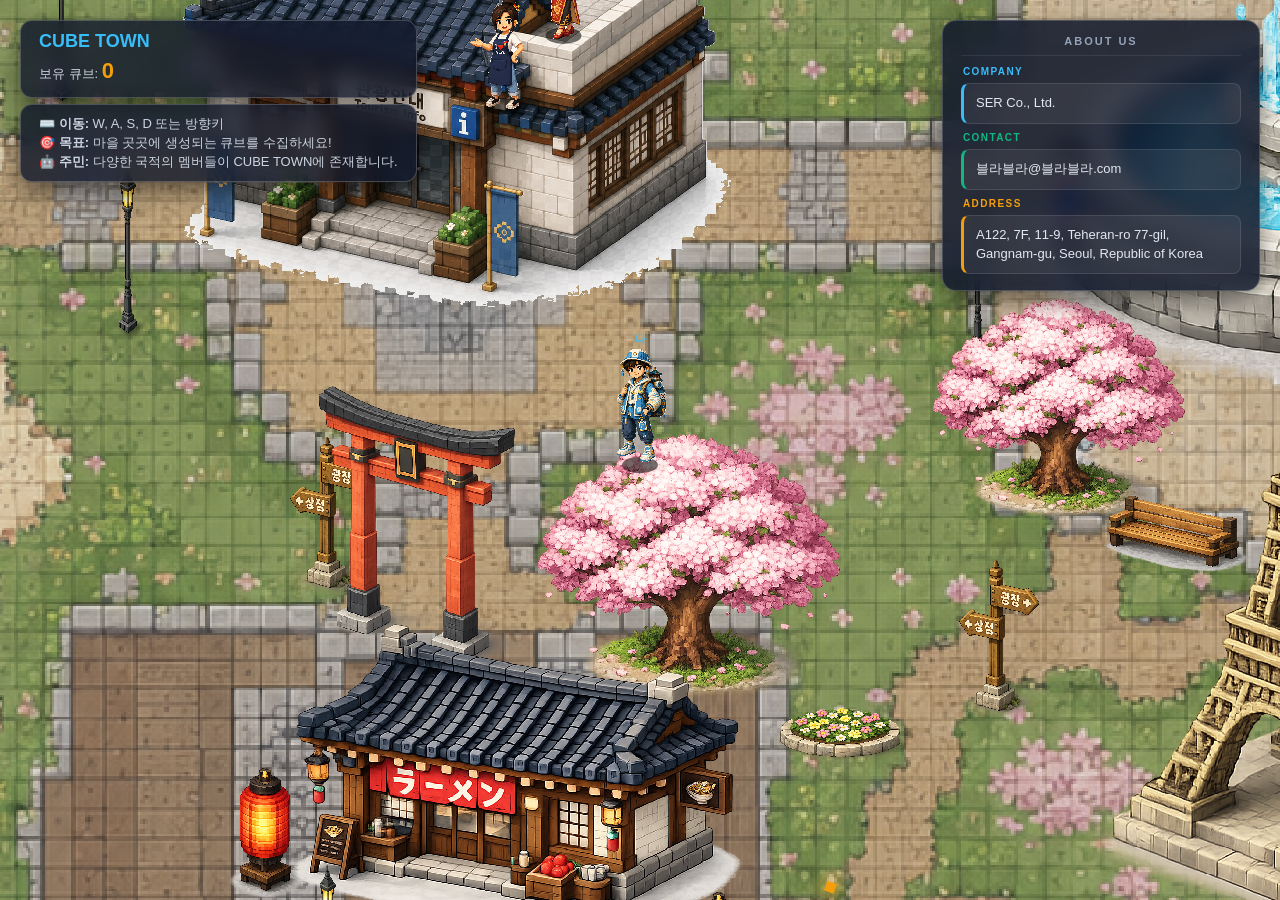
==== commit 848aa64e: "[davinci] auto-save msg-efd01964-f366-4e19-a59a-b76dd40bb85c" ====
--- a/cube town game.html
+++ b/cube town game.html
@@ -546,90 +546,65 @@
         // 10~26: 나머지 미니어처/상점/소품은 셀 사이 공간에 자연 배치
         // DEFAULT_OBJECTS는 코드의 권위(reset 기준). objects는 localStorage가 우선.
         const DEFAULT_OBJECTS = [
-            // === 메인 1~9 (3×3 그리드 — 각 셀 중심) ===
-            { key: 'hanok_gate',      x: 500,  y: 500  }, // 1 좌상
-            { key: 'tourism_center',  x: 1500, y: 500  }, // 2 상단 중앙
-            { key: 'hanok_shop',      x: 2500, y: 500  }, // 3 우상
-            { key: 'ramen',           x: 500,  y: 1500 }, // 4 좌중
-            { key: 'red_bridge',      x: 1500, y: 1500 }, // 7 정중앙 시냇물
-            { key: 'night_market',    x: 2500, y: 1500 }, // 5 우중
-            { key: 'fountain',        x: 500,  y: 2500 }, // 6 좌하
-            { key: 'modern_gallery',  x: 1500, y: 2500 }, // 8 하단 중앙
-            { key: 'torii',           x: 2500, y: 2500 }, // 9 우하
-
-            // === 미니어처 랜드마크 (10~13) — 메인 옆 액센트 ===
-            { key: 'statue_liberty',  x: 850,  y: 2700 }, // 분수(6) 옆 USA
-            { key: 'big_ben',         x: 2200, y: 1750 }, // 야시장(5) 옆 UK
-            { key: 'eiffel',          x: 2200, y: 2700 }, // 토리이(9) 옆 FR
-            { key: 'moai',            x: 200,  y: 2650 }, // 좌하 가장자리
-
-            // === 상점 (14~19) — 셀 안 메인 오브젝트 옆 ===
-            { key: 'boulangerie',     x: 2000, y: 2700 }, // 토리이(9) 옆 FR
-            { key: 'diner',           x: 850,  y: 2300 }, // 분수(6) 옆 US
-            { key: 'pub',             x: 2000, y: 1750 }, // 야시장(5) 옆 UK
-            { key: 'phone_booth',     x: 2750, y: 2100 }, // 야시장-토리이 사이 UK
-            { key: 'china_food',      x: 2200, y: 750  }, // 한옥상점(3) 옆 CN
-            { key: 'milktea',         x: 2750, y: 1300 }, // 한옥상점-야시장 사이 TW
-
-            // === 작은 액센트 (20) ===
-            { key: 'red_light',       x: 2300, y: 2300 }, // 토리이(9) 옆 등롱
-
-            // === 벚꽃 (3개) — 자연 흩어짐 ===
-            { key: 'sakura',          x: 1100, y: 900  },
-            { key: 'sakura',          x: 1900, y: 1300 },
-            { key: 'sakura',          x: 1100, y: 2200 },
-
-            // === 벤치 (2개) ===
-            { key: 'bench',           x: 1300, y: 900  },
-            { key: 'bench',           x: 1700, y: 2200 },
-
-            // === 가로등 (4개, 셀 경계 경로변) ===
-            { key: 'streetlight',     x: 1000, y: 1000 },
-            { key: 'streetlight',     x: 2000, y: 1000 },
-            { key: 'streetlight',     x: 1000, y: 2000 },
-            { key: 'streetlight',     x: 2000, y: 2000 },
-
-            // === 화단 (2개) ===
-            { key: 'flowers',         x: 900,  y: 1200 },
-            { key: 'flowers',         x: 2100, y: 2200 },
-
-            // === 안내판 ===
-            { key: 'map_sign',        x: 800,  y: 300  }, // 입구(1) 옆
-            { key: 'arrow_sign',      x: 1500, y: 1050 }, // 그리드 갈림길
-
-            // === 신규 추가 인스턴스 (사용자 요청) ===
-            // sakura ×10 (전체 맵 자연 분산)
-            { key: 'sakura', x: 300,  y: 700  },
-            { key: 'sakura', x: 700,  y: 1700 },
-            { key: 'sakura', x: 2300, y: 1700 },
+            { key: 'tourism_center', x: 620, y: 809, scale: 1.15, collideRadius: 40 },
+            { key: 'hanok_shop', x: 499, y: 1803, scale: 1.6 },
+            { key: 'ramen', x: 679, y: 1439, scale: 1.4 },
+            { key: 'red_bridge', x: 1524, y: 1673 },
+            { key: 'night_market', x: 2582, y: 1351, scale: 1.3 },
+            { key: 'fountain', x: 1501, y: 955, scale: 2 },
+            { key: 'torii', x: 593, y: 1143 },
+            { key: 'statue_liberty', x: 1492, y: 2767, scale: 3 },
+            { key: 'big_ben', x: 2597, y: 805, scale: 2.25 },
+            { key: 'eiffel', x: 1499, y: 1427, scale: 2.35 },
+            { key: 'moai', x: 1790, y: 2163 },
+            { key: 'boulangerie', x: 2434, y: 2637, scale: 2.05 },
+            { key: 'diner', x: 416, y: 2472, scale: 1.8 },
+            { key: 'pub', x: 2429, y: 1848, scale: 1.75 },
+            { key: 'phone_booth', x: 2074, y: 2040, scale: 1.15 },
+            { key: 'china_food', x: 2345, y: 1290 },
+            { key: 'milktea', x: 726, y: 2534, scale: 1.45 },
+            { key: 'red_light', x: 892, y: 1460 },
+            { key: 'sakura', x: 1231, y: 1011 },
+            { key: 'bench', x: 1850, y: 1789 },
+            { key: 'bench', x: 1235, y: 1797 },
+            { key: 'streetlight', x: 1150, y: 825 },
+            { key: 'streetlight', x: 2000, y: 1000 },
+            { key: 'streetlight', x: 978, y: 1839 },
+            { key: 'streetlight', x: 2000, y: 2000, scale: 1.2 },
+            { key: 'flowers', x: 1013, y: 1220 },
+            { key: 'flowers', x: 1807, y: 1858 },
+            { key: 'map_sign', x: 1653, y: 1973, scale: 0.65 },
+            { key: 'arrow_sign', x: 1169, y: 1173 },
+            { key: 'sakura', x: 819, y: 410 },
+            { key: 'sakura', x: 861, y: 1209, scale: 1.2 },
+            { key: 'sakura', x: 2645, y: 2755 },
             { key: 'sakura', x: 2700, y: 1100 },
-            { key: 'sakura', x: 300,  y: 2300 },
-            { key: 'sakura', x: 1900, y: 700  },
-            { key: 'sakura', x: 350,  y: 1500 },
-            { key: 'sakura', x: 2700, y: 800  },
-            { key: 'sakura', x: 1700, y: 2300 },
-            { key: 'sakura', x: 2400, y: 2600 },
-            // bench ×5 (광장 · 정원 · 시냇물 가)
-            { key: 'bench', x: 700,  y: 1900 },
-            { key: 'bench', x: 2100, y: 1900 },
-            { key: 'bench', x: 1500, y: 2700 },
-            { key: 'bench', x: 900,  y: 1100 },
-            { key: 'bench', x: 2100, y: 1100 },
-            // streetlight ×5 (셀 중앙 경로변)
-            { key: 'streetlight', x: 1500, y: 1000 },
-            { key: 'streetlight', x: 1500, y: 2000 },
-            { key: 'streetlight', x: 500,  y: 1500 },
+            { key: 'sakura', x: 1108, y: 2123, scale: 1.3 },
+            { key: 'sakura', x: 2113, y: 2411 },
+            { key: 'bench', x: 1119, y: 2164 },
+            { key: 'bench', x: 2079, y: 2450 },
+            { key: 'bench', x: 2546, y: 2787 },
+            { key: 'bench', x: 1347, y: 1025 },
+            { key: 'bench', x: 2610, y: 1107 },
+            { key: 'streetlight', x: 1681, y: 1009 },
+            { key: 'streetlight', x: 1344, y: 1813 },
+            { key: 'streetlight', x: 261, y: 1923 },
+            { key: 'streetlight', x: 2750, y: 1238 },
+            { key: 'streetlight', x: 234, y: 568 },
+            { key: 'arrow_sign', x: 1128, y: 1635 },
+            { key: 'arrow_sign', x: 811, y: 1952 },
+            { key: 'red_light', x: 438, y: 1336 },
+            { key: 'streetlight', x: 500, y: 1500 },
             { key: 'streetlight', x: 2500, y: 1500 },
-            { key: 'streetlight', x: 300,  y: 800  },
-            // arrow_sign ×3 (좌측·우측·하단 갈림길)
-            { key: 'arrow_sign', x: 500,  y: 1050 },
+            { key: 'streetlight', x: 300, y: 800 },
+            { key: 'arrow_sign', x: 500, y: 1050 },
             { key: 'arrow_sign', x: 2500, y: 1050 },
             { key: 'arrow_sign', x: 1050, y: 2000 },
-            // red_light ×2 (일본 zone 추가 등롱)
+            { key: 'torii', x: 565, y: 2015 },
+            { key: 'arrow_sign', x: 1050, y: 2000 },
             { key: 'red_light', x: 2650, y: 2400 },
             { key: 'red_light', x: 2150, y: 2700 },
-            // torii ×1 (좌하 일본 zone 액센트)
-            { key: 'torii', x: 200, y: 2400 }
+            { key: 'torii', x: 200, y: 2400 },
         ];
         // localStorage가 우선, 없거나 손상이면 DEFAULT_OBJECTS의 deep copy 사용
         const objects = loadObjectsFromStorage() || DEFAULT_OBJECTS.map(o => ({ ...o }));
